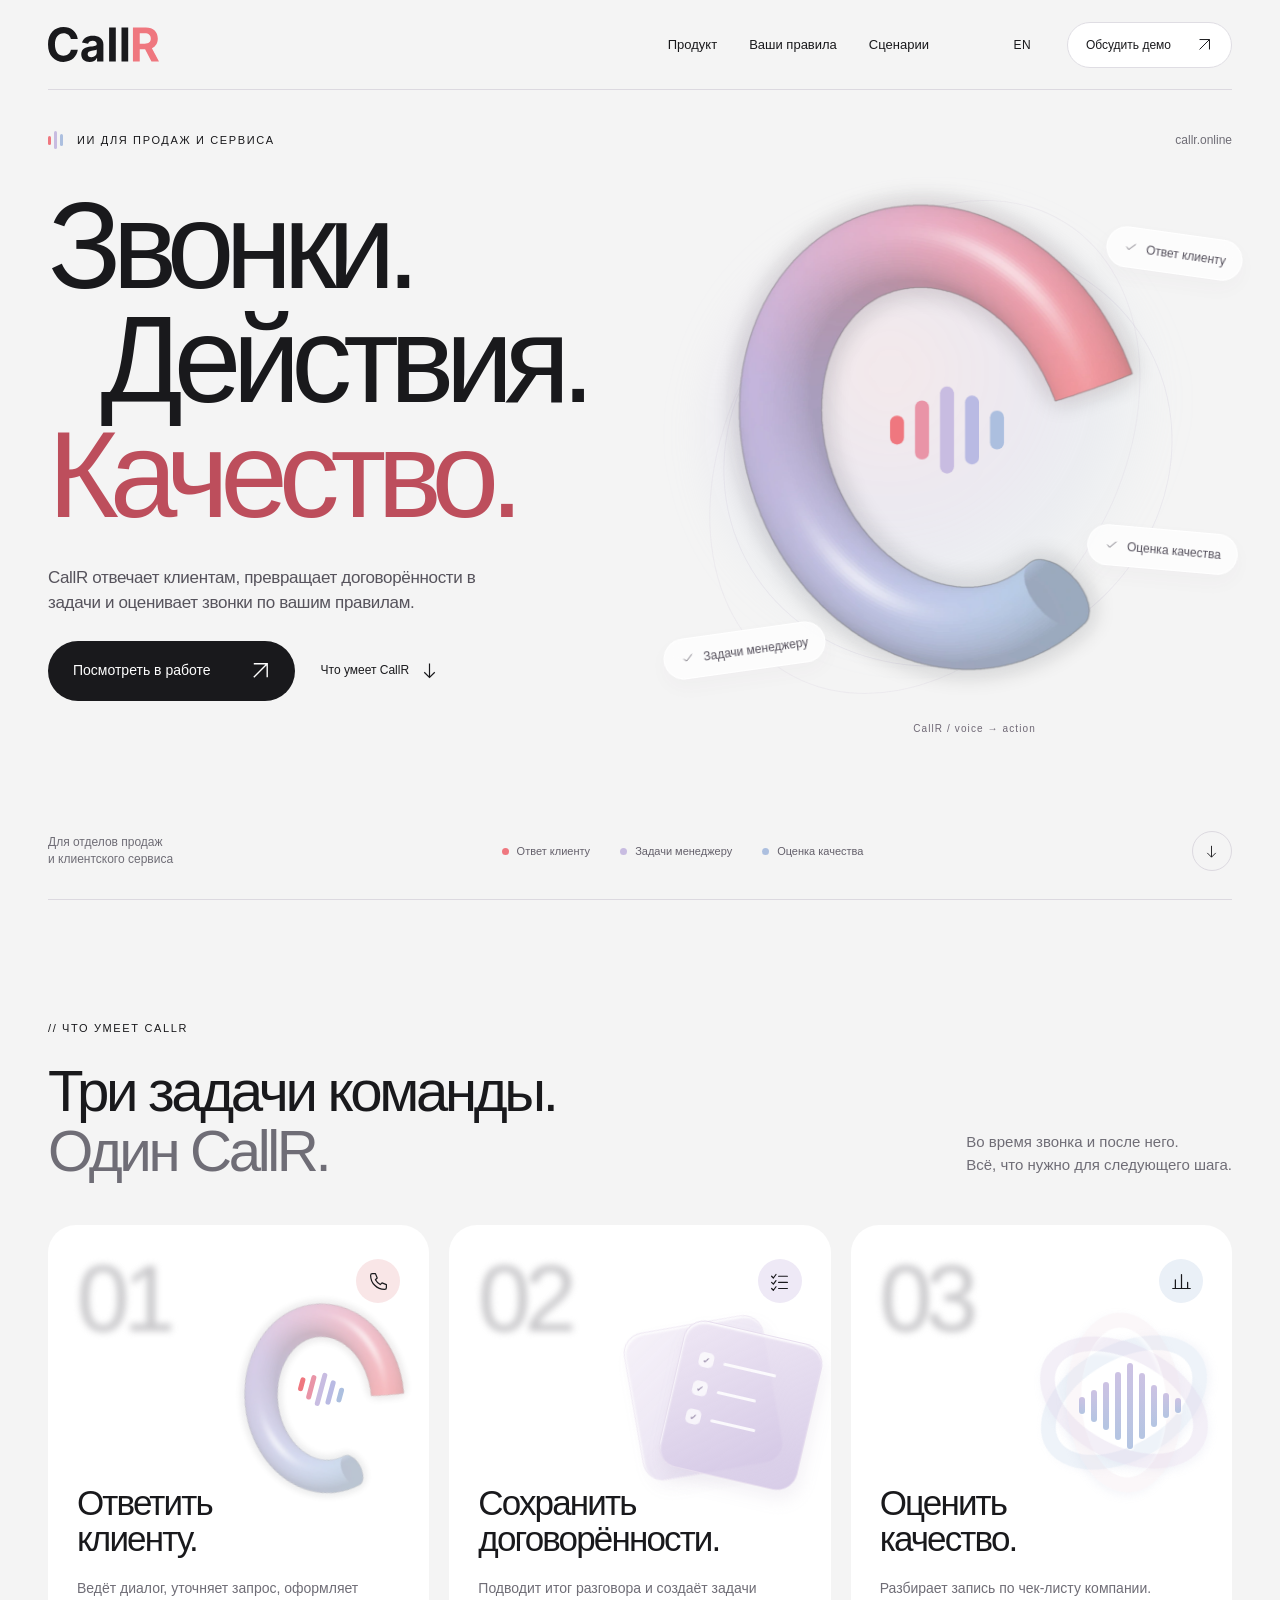
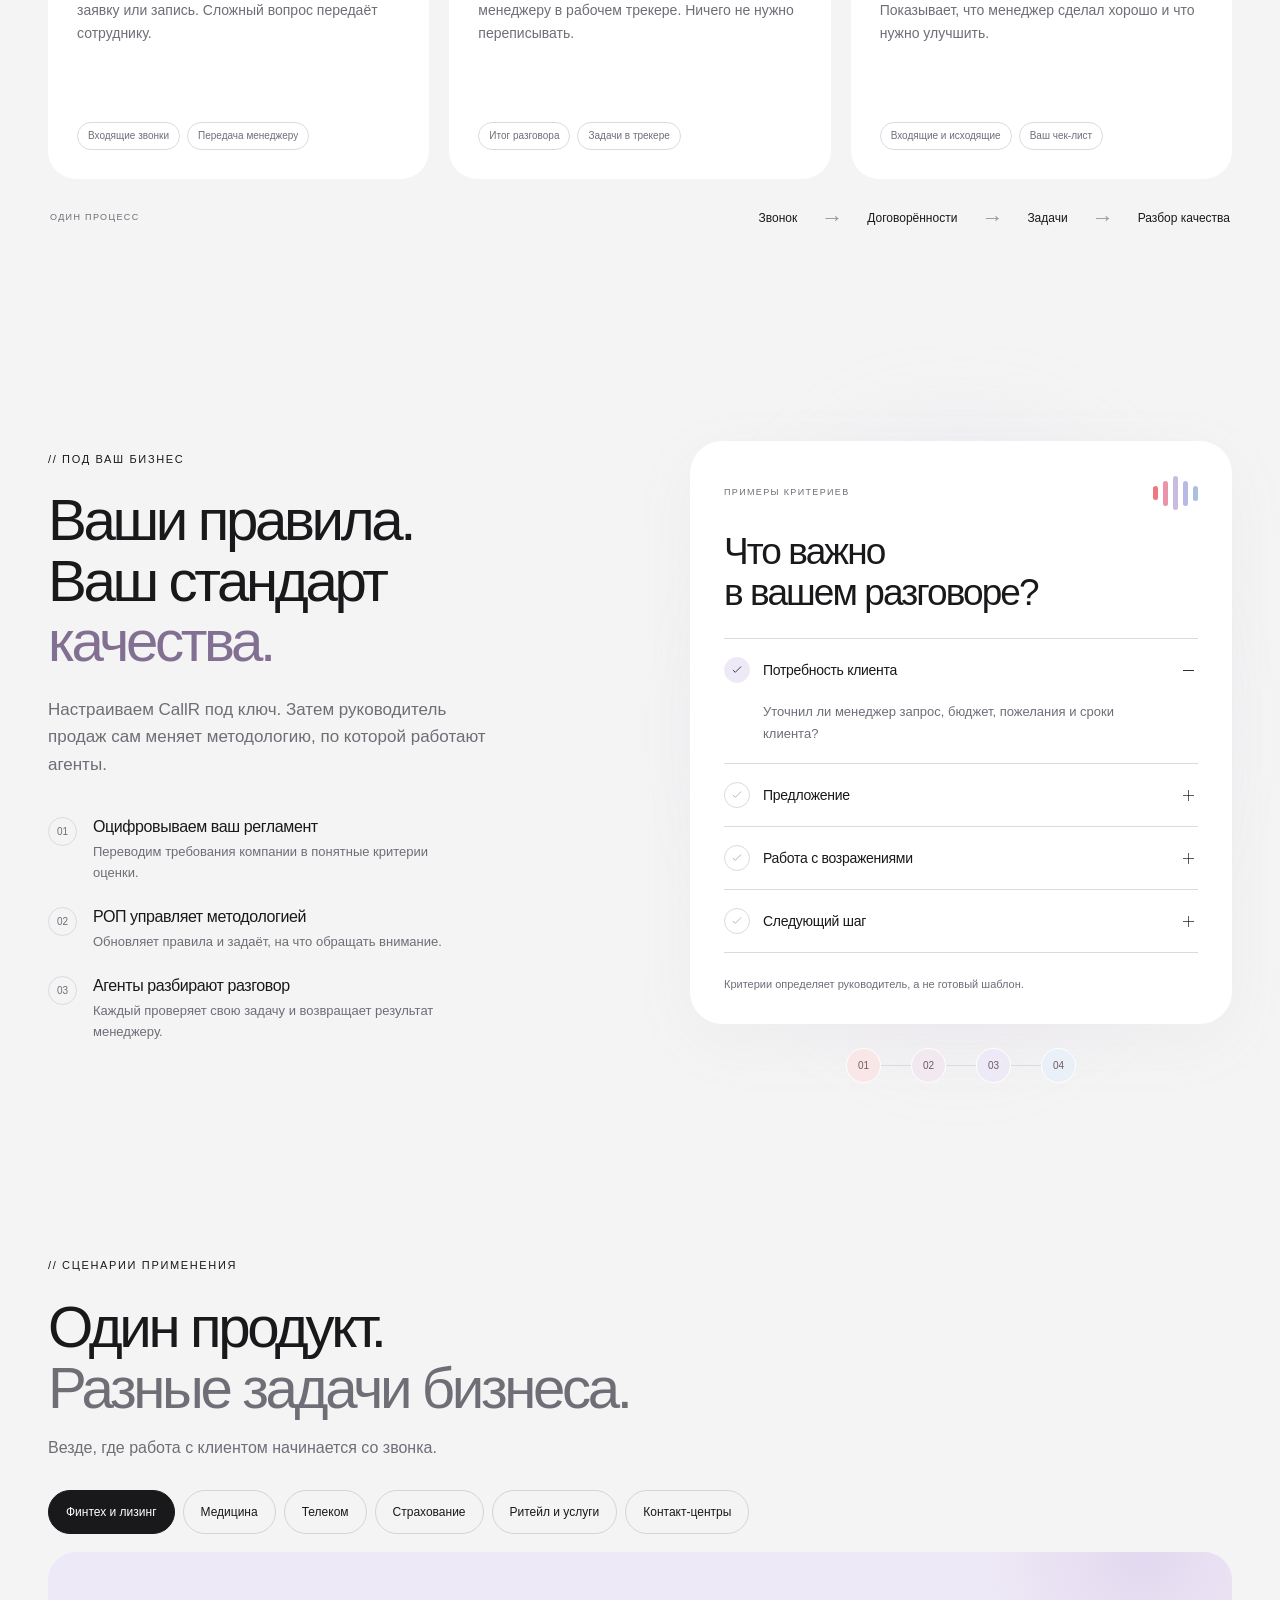
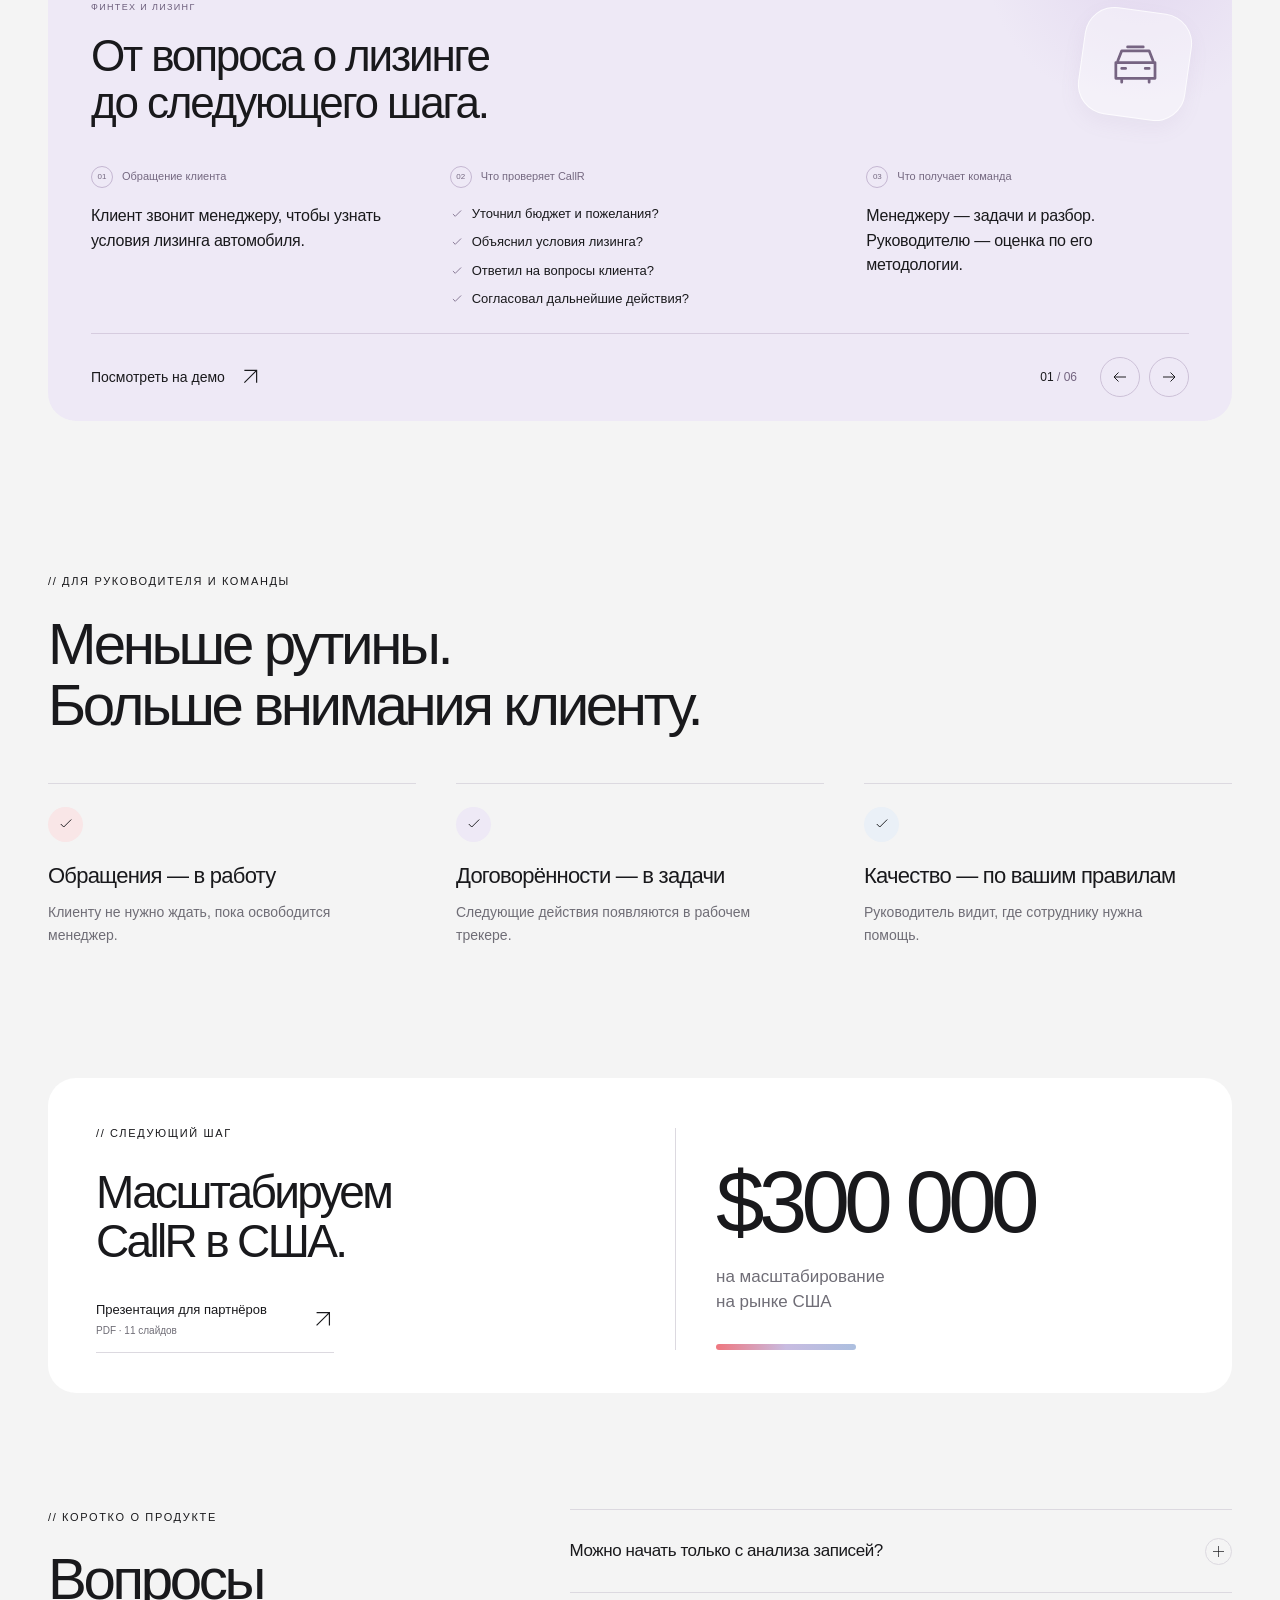
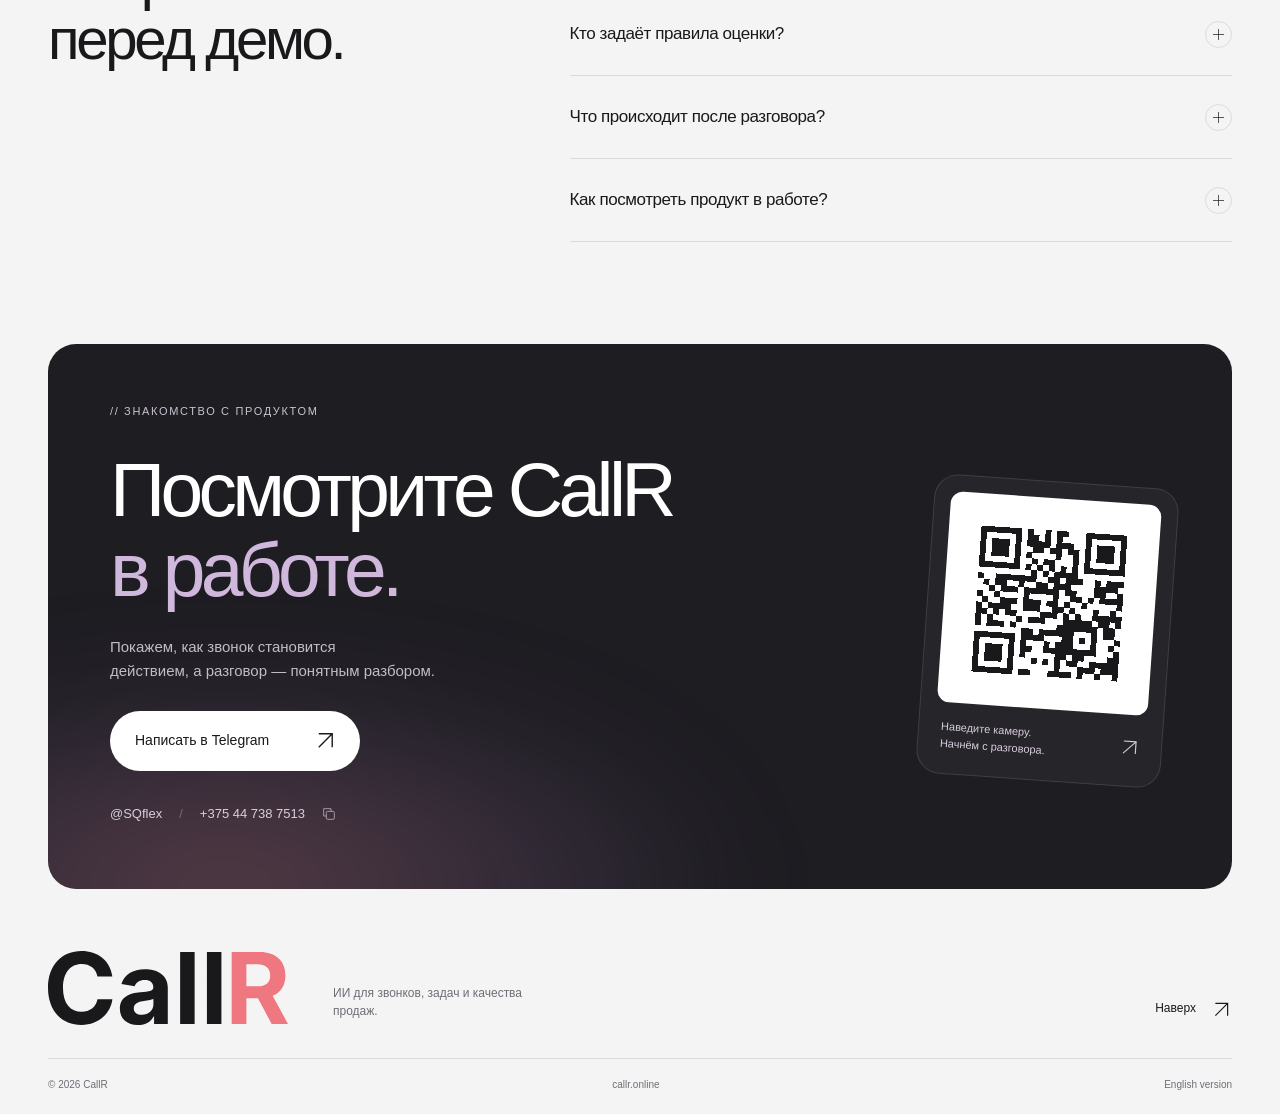
==== index.html @ 575b7ead "Prepare CallR static site for GitHub Pages" ====
<!DOCTYPE html>
<html lang="ru">
 <head>
  <meta charset="utf-8"/>
  <meta content="width=device-width, initial-scale=1" name="viewport"/>
  <meta content="#f4f4f4" name="theme-color"/>
  <meta content="light" name="color-scheme"/>
  <title>
   CallR — ИИ для звонков, задач и качества продаж
  </title>
  <meta content="CallR отвечает на входящие звонки, создаёт задачи из договорённостей и оценивает разговоры по правилам вашей компании. Посмотрите продукт в работе." name="description"/>
  <link href="https://callr.online/" rel="canonical"/>
  <link href="https://callr.online/" hreflang="ru" rel="alternate"/>
  <link href="https://callr.online/en.html" hreflang="en" rel="alternate"/>
  <link href="https://callr.online/" hreflang="x-default" rel="alternate"/>
  <meta content="website" property="og:type"/>
  <meta content="CallR" property="og:site_name"/>
  <meta content="ru_RU" property="og:locale"/>
  <meta content="CallR — ИИ для звонков, задач и качества продаж" property="og:title"/>
  <meta content="CallR отвечает на входящие звонки, создаёт задачи из договорённостей и оценивает разговоры по правилам вашей компании. Посмотрите продукт в работе." property="og:description"/>
  <meta content="https://callr.online/" property="og:url"/>
  <meta content="https://callr.online/assets/social-cover.png" property="og:image"/>
  <meta content="1200" property="og:image:width"/>
  <meta content="630" property="og:image:height"/>
  <meta content="CallR — Calls. Actions. Quality." property="og:image:alt"/>
  <meta content="summary_large_image" name="twitter:card"/>
  <meta content="https://callr.online/assets/social-cover.png" name="twitter:image"/>
  <link href="assets/favicon.svg" rel="icon" type="image/svg+xml"/>
  <link href="assets/apple-touch-icon.png" rel="apple-touch-icon"/>
  <link href="assets/styles.css" rel="stylesheet"/>
  <script defer="" src="assets/site.js">
  </script>
 </head>
 <body data-lang="ru" id="top">
  <a class="skip-link" href="#main">
   Перейти к содержимому
  </a>
  <header class="site-header">
   <div class="header-inner wrap">
    <a aria-label="CallR" class="brand" href="index.html">
     <img alt="CallR" height="34" src="assets/logo.svg" width="111"/>
    </a>
    <nav aria-label="Главное меню" class="desktop-nav">
     <a href="#product">
      Продукт
     </a>
     <a href="#methodology">
      Ваши правила
     </a>
     <a href="#scenarios">
      Сценарии
     </a>
    </nav>
    <div class="header-actions">
     <a aria-label="Read in English" class="language-link" href="en.html" hreflang="en" lang="en">
      EN
     </a>
     <a class="header-cta" href="#contact">
      Обсудить демо
      <svg aria-hidden="true" fill="none" viewbox="0 0 24 24">
       <path d="M5 19 19 5M5 5h14v14">
       </path>
      </svg>
     </a>
     <button aria-controls="mobile-menu" aria-expanded="false" aria-label="Открыть меню" class="menu-toggle" data-close-label="Закрыть меню" data-open-label="Открыть меню" type="button">
      <span>
      </span>
      <span>
      </span>
     </button>
    </div>
   </div>
   <nav aria-label="Мобильное меню" class="mobile-menu" hidden="" id="mobile-menu">
    <a href="#product">
     Продукт
    </a>
    <a href="#methodology">
     Ваши правила
    </a>
    <a href="#scenarios">
     Сценарии
    </a>
    <a href="#contact">
     Обсудить демо
     <svg aria-hidden="true" fill="none" viewbox="0 0 24 24">
      <path d="M5 19 19 5M5 5h14v14">
      </path>
     </svg>
    </a>
   </nav>
  </header>
  <main id="main">
   <section aria-labelledby="hero-title" class="hero wrap">
    <div class="hero-topline">
     <p class="eyebrow">
      <span aria-hidden="true" class="tiny-wave">
       <i>
       </i>
       <i>
       </i>
       <i>
       </i>
      </span>
      ИИ ДЛЯ ПРОДАЖ И СЕРВИСА
     </p>
     <span class="hero-domain">
      callr.online
     </span>
    </div>
    <div class="hero-composition">
     <div class="hero-copy">
      <h1 id="hero-title">
       <span>
        Звонки.
       </span>
       <span>
        Действия.
       </span>
       <span>
        Качество.
       </span>
      </h1>
      <p class="hero-desc">
       CallR отвечает клиентам, превращает договорённости в задачи и оценивает звонки по вашим правилам.
      </p>
      <div class="hero-buttons">
       <a class="button button-dark" href="#contact">
        Посмотреть в работе
        <svg aria-hidden="true" fill="none" viewbox="0 0 24 24">
         <path d="M5 19 19 5M5 5h14v14">
         </path>
        </svg>
       </a>
       <a class="text-link" href="#product">
        Что умеет CallR
        <svg aria-hidden="true" fill="none" viewbox="0 0 24 24">
         <path d="M12 4v16m-6-6 6 6 6-6">
         </path>
        </svg>
       </a>
      </div>
     </div>
     <div aria-hidden="true" class="hero-visual">
      <div class="hero-aura">
      </div>
      <div class="orbit orbit-one">
      </div>
      <div class="orbit orbit-two">
      </div>
      <div class="mark-float">
       <img alt="" class="hero-mark" fetchpriority="high" height="1200" sizes="(max-width: 760px) 90vw, 54vw" src="assets/callr-mark.webp" srcset="assets/callr-mark-small.webp 600w, assets/callr-mark.webp 1200w" width="1200"/>
       <div class="hero-wave">
        <i>
        </i>
        <i>
        </i>
        <i>
        </i>
        <i>
        </i>
        <i>
        </i>
       </div>
      </div>
      <span class="float-tag float-tag-one">
       <svg aria-hidden="true" fill="none" viewbox="0 0 24 24">
        <path d="m5 12 4 4L19 6">
        </path>
       </svg>
       Ответ клиенту
      </span>
      <span class="float-tag float-tag-two">
       <svg aria-hidden="true" fill="none" viewbox="0 0 24 24">
        <path d="m5 12 4 4L19 6">
        </path>
       </svg>
       Задачи менеджеру
      </span>
      <span class="float-tag float-tag-three">
       <svg aria-hidden="true" fill="none" viewbox="0 0 24 24">
        <path d="m5 12 4 4L19 6">
        </path>
       </svg>
       Оценка качества
      </span>
      <span class="visual-caption">
       CallR / voice → action
      </span>
     </div>
    </div>
    <div class="hero-bottom">
     <p>
      Для отделов продаж
      <br/>
      и клиентского сервиса
     </p>
     <div class="hero-bottom-tags">
      <span>
       <i>
       </i>
       Ответ клиенту
      </span>
      <span>
       <i>
       </i>
       Задачи менеджеру
      </span>
      <span>
       <i>
       </i>
       Оценка качества
      </span>
     </div>
     <a aria-label="Что умеет CallR" class="scroll-cue" href="#product">
      <svg aria-hidden="true" fill="none" viewbox="0 0 24 24">
       <path d="M12 4v16m-6-6 6 6 6-6">
       </path>
      </svg>
     </a>
    </div>
   </section>
   <section aria-labelledby="product-title" class="section product-section wrap" id="product">
    <div class="section-heading reveal">
     <div>
      <p class="eyebrow">
       // ЧТО УМЕЕТ CALLR
      </p>
      <h2 id="product-title">
       Три задачи команды.
       <br/>
       <span class="muted">
        Один CallR.
       </span>
      </h2>
     </div>
     <p class="section-intro">
      Во время звонка и после него.
      <br/>
      Всё, что нужно для следующего шага.
     </p>
    </div>
    <div class="product-grid">
     <article class="product-card voice reveal">
      <div class="card-top">
       <span aria-hidden="true" class="ghost-number">
        01
       </span>
       <span class="card-icon">
        <svg aria-hidden="true" class="" fill="none" stroke="currentColor" stroke-linecap="round" stroke-linejoin="round" stroke-width="1.4" viewbox="0 0 24 24">
         <path d="M8.5 3H5a2 2 0 0 0-2 2c0 8.8 7.2 16 16 16a2 2 0 0 0 2-2v-3.5l-5-2-2 2a14 14 0 0 1-5.5-5.5l2-2z">
         </path>
        </svg>
       </span>
      </div>
      <div aria-hidden="true" class="card-art voice-art">
       <img alt="" height="600" loading="lazy" src="assets/callr-mark-small.webp" width="600"/>
       <div class="mini-wave">
        <i>
        </i>
        <i>
        </i>
        <i>
        </i>
        <i>
        </i>
        <i>
        </i>
       </div>
      </div>
      <div class="card-copy">
       <h3>
        Ответить
        <br/>
        клиенту.
       </h3>
       <p>
        Ведёт диалог, уточняет запрос, оформляет заявку или запись. Сложный вопрос передаёт сотруднику.
       </p>
       <div class="pills">
        <span>
         Входящие звонки
        </span>
        <span>
         Передача менеджеру
        </span>
       </div>
      </div>
     </article>
     <article class="product-card tasks reveal">
      <div class="card-top">
       <span aria-hidden="true" class="ghost-number">
        02
       </span>
       <span class="card-icon">
        <svg aria-hidden="true" class="" fill="none" stroke="currentColor" stroke-linecap="round" stroke-linejoin="round" stroke-width="1.4" viewbox="0 0 24 24">
         <path d="m3 6 2 2 3-4M11 6h10M3 13l2 2 3-4m3 2h10M3 20l2 2 3-4m3 2h10">
         </path>
        </svg>
       </span>
      </div>
      <div aria-hidden="true" class="card-art tasks-art">
       <div class="task-sheet back-sheet">
       </div>
       <div class="task-sheet front-sheet">
        <span>
         <b>
          ✓
         </b>
         <i>
         </i>
        </span>
        <span>
         <b>
          ✓
         </b>
         <i>
         </i>
        </span>
        <span>
         <b>
          ✓
         </b>
         <i>
         </i>
        </span>
       </div>
      </div>
      <div class="card-copy">
       <h3>
        Сохранить
        <br/>
        договорённости.
       </h3>
       <p>
        Подводит итог разговора и создаёт задачи менеджеру в рабочем трекере. Ничего не нужно переписывать.
       </p>
       <div class="pills">
        <span>
         Итог разговора
        </span>
        <span>
         Задачи в трекере
        </span>
       </div>
      </div>
     </article>
     <article class="product-card review reveal">
      <div class="card-top">
       <span aria-hidden="true" class="ghost-number">
        03
       </span>
       <span class="card-icon">
        <svg aria-hidden="true" class="" fill="none" stroke="currentColor" stroke-linecap="round" stroke-linejoin="round" stroke-width="1.4" viewbox="0 0 24 24">
         <path d="M5 20V10m7 10V4m7 16v-7M2 20h20">
         </path>
        </svg>
       </span>
      </div>
      <div aria-hidden="true" class="card-art review-art">
       <div class="review-orbit">
        <span>
        </span>
        <span>
        </span>
        <span>
        </span>
       </div>
       <div class="review-wave">
        <i style="--h:17px">
        </i>
        <i style="--h:32px">
        </i>
        <i style="--h:48px">
        </i>
        <i style="--h:68px">
        </i>
        <i style="--h:86px">
        </i>
        <i style="--h:66px">
        </i>
        <i style="--h:42px">
        </i>
        <i style="--h:25px">
        </i>
        <i style="--h:15px">
        </i>
       </div>
      </div>
      <div class="card-copy">
       <h3>
        Оценить
        <br/>
        качество.
       </h3>
       <p>
        Разбирает запись по чек-листу компании. Показывает, что менеджер сделал хорошо и что нужно улучшить.
       </p>
       <div class="pills">
        <span>
         Входящие и исходящие
        </span>
        <span>
         Ваш чек-лист
        </span>
       </div>
      </div>
     </article>
    </div>
    <div class="flow-strip reveal">
     <span class="eyebrow">
      ОДИН ПРОЦЕСС
     </span>
     <div>
      <span>
       Звонок
      </span>
      <b aria-hidden="true">
       →
      </b>
      <span>
       Договорённости
      </span>
      <b aria-hidden="true">
       →
      </b>
      <span>
       Задачи
      </span>
      <b aria-hidden="true">
       →
      </b>
      <span>
       Разбор качества
      </span>
     </div>
    </div>
   </section>
   <section aria-labelledby="method-title" class="section methodology wrap" id="methodology">
    <div class="method-copy reveal">
     <p class="eyebrow">
      // ПОД ВАШ БИЗНЕС
     </p>
     <h2 id="method-title">
      Ваши правила.
      <br/>
      Ваш стандарт
      <br/>
      <span class="lavender-text">
       качества.
      </span>
     </h2>
     <p class="method-desc">
      Настраиваем CallR под ключ. Затем руководитель продаж сам меняет методологию, по которой работают агенты.
     </p>
     <ol class="method-steps">
      <li>
       <span class="step-index">
        01
       </span>
       <div>
        <h3>
         Оцифровываем ваш регламент
        </h3>
        <p>
         Переводим требования компании в понятные критерии оценки.
        </p>
       </div>
      </li>
      <li>
       <span class="step-index">
        02
       </span>
       <div>
        <h3>
         РОП управляет методологией
        </h3>
        <p>
         Обновляет правила и задаёт, на что обращать внимание.
        </p>
       </div>
      </li>
      <li>
       <span class="step-index">
        03
       </span>
       <div>
        <h3>
         Агенты разбирают разговор
        </h3>
        <p>
         Каждый проверяет свою задачу и возвращает результат менеджеру.
        </p>
       </div>
      </li>
     </ol>
    </div>
    <div class="criteria-wrap reveal">
     <div aria-hidden="true" class="criteria-glow">
     </div>
     <div class="criteria-card">
      <div class="criteria-header">
       <p class="eyebrow">
        ПРИМЕРЫ КРИТЕРИЕВ
       </p>
       <div aria-hidden="true" class="mini-wave">
        <i>
        </i>
        <i>
        </i>
        <i>
        </i>
        <i>
        </i>
        <i>
        </i>
       </div>
      </div>
      <h3>
       Что важно
       <br/>
       в вашем разговоре?
      </h3>
      <div class="criteria-list">
       <details class="criterion" name="callr-criteria" open="">
        <summary>
         <span class="criterion-check">
          <svg aria-hidden="true" fill="none" viewbox="0 0 24 24">
           <path d="m5 12 4 4L19 6">
           </path>
          </svg>
         </span>
         <span>
          Потребность клиента
         </span>
         <span aria-hidden="true" class="plus">
         </span>
        </summary>
        <p>
         Уточнил ли менеджер запрос, бюджет, пожелания и сроки клиента?
        </p>
       </details>
       <details class="criterion" name="callr-criteria">
        <summary>
         <span class="criterion-check">
          <svg aria-hidden="true" fill="none" viewbox="0 0 24 24">
           <path d="m5 12 4 4L19 6">
           </path>
          </svg>
         </span>
         <span>
          Предложение
         </span>
         <span aria-hidden="true" class="plus">
         </span>
        </summary>
        <p>
         Понятно ли объяснил условия и связал ли предложение с запросом?
        </p>
       </details>
       <details class="criterion" name="callr-criteria">
        <summary>
         <span class="criterion-check">
          <svg aria-hidden="true" fill="none" viewbox="0 0 24 24">
           <path d="m5 12 4 4L19 6">
           </path>
          </svg>
         </span>
         <span>
          Работа с возражениями
         </span>
         <span aria-hidden="true" class="plus">
         </span>
        </summary>
        <p>
         Ответил ли на сомнения и вопросы клиента по правилам компании?
        </p>
       </details>
       <details class="criterion" name="callr-criteria">
        <summary>
         <span class="criterion-check">
          <svg aria-hidden="true" fill="none" viewbox="0 0 24 24">
           <path d="m5 12 4 4L19 6">
           </path>
          </svg>
         </span>
         <span>
          Следующий шаг
         </span>
         <span aria-hidden="true" class="plus">
         </span>
        </summary>
        <p>
         Зафиксировал ли, что нужно сделать после разговора?
        </p>
       </details>
      </div>
      <p class="criteria-note">
       Критерии определяет руководитель, а не готовый шаблон.
      </p>
     </div>
     <div aria-hidden="true" class="agent-dots">
      <span>
       01
      </span>
      <i>
      </i>
      <span>
       02
      </span>
      <i>
      </i>
      <span>
       03
      </span>
      <i>
      </i>
      <span>
       04
      </span>
     </div>
    </div>
   </section>
   <section aria-labelledby="scenarios-title" class="section scenarios wrap" id="scenarios">
    <div class="section-heading reveal">
     <div>
      <p class="eyebrow">
       // СЦЕНАРИИ ПРИМЕНЕНИЯ
      </p>
      <h2 id="scenarios-title">
       Один продукт.
       <br/>
       <span class="muted">
        Разные задачи бизнеса.
       </span>
      </h2>
     </div>
    </div>
    <p class="scenario-intro reveal">
     Везде, где работа с клиентом начинается со звонка.
    </p>
    <div aria-label="СЦЕНАРИИ ПРИМЕНЕНИЯ" class="scenario-tabs" data-scenario-tabs="">
     <button class="scenario-tab is-active" data-scenario="finance" id="tab-finance" type="button">
      Финтех и лизинг
     </button>
     <button class="scenario-tab" data-scenario="health" id="tab-health" type="button">
      Медицина
     </button>
     <button class="scenario-tab" data-scenario="telecom" id="tab-telecom" type="button">
      Телеком
     </button>
     <button class="scenario-tab" data-scenario="insurance" id="tab-insurance" type="button">
      Страхование
     </button>
     <button class="scenario-tab" data-scenario="retail" id="tab-retail" type="button">
      Ритейл и услуги
     </button>
     <button class="scenario-tab" data-scenario="contact" id="tab-contact" type="button">
      Контакт-центры
     </button>
    </div>
    <div class="scenario-stage">
     <article class="scenario-panel is-active" data-panel="finance" id="scenario-finance">
      <div class="case-heading">
       <div>
        <p class="eyebrow">
         ФИНТЕХ И ЛИЗИНГ
        </p>
        <h3>
         От вопроса о лизинге
         <br/>
         до следующего шага.
        </h3>
       </div>
       <div aria-hidden="true" class="case-symbol">
        <svg aria-hidden="true" class="" fill="none" stroke="currentColor" stroke-linecap="round" stroke-linejoin="round" stroke-width="1.4" viewbox="0 0 24 24">
         <path d="m3 10 2-5h14l2 5M2 11h20v8H2zm3 8v2m14-2v2M5 14h2m10 0h2M8 3h8">
         </path>
        </svg>
       </div>
      </div>
      <div class="case-grid">
       <div class="case-col">
        <p class="case-label">
         <span>
          01
         </span>
         Обращение клиента
        </p>
        <p class="case-lead">
         Клиент звонит менеджеру, чтобы узнать условия лизинга автомобиля.
        </p>
       </div>
       <div class="case-col">
        <p class="case-label">
         <span>
          02
         </span>
         Что проверяет CallR
        </p>
        <ul class="case-checks">
         <li>
          <svg aria-hidden="true" fill="none" viewbox="0 0 24 24">
           <path d="m5 12 4 4L19 6">
           </path>
          </svg>
          <span>
           Уточнил бюджет и пожелания?
          </span>
         </li>
         <li>
          <svg aria-hidden="true" fill="none" viewbox="0 0 24 24">
           <path d="m5 12 4 4L19 6">
           </path>
          </svg>
          <span>
           Объяснил условия лизинга?
          </span>
         </li>
         <li>
          <svg aria-hidden="true" fill="none" viewbox="0 0 24 24">
           <path d="m5 12 4 4L19 6">
           </path>
          </svg>
          <span>
           Ответил на вопросы клиента?
          </span>
         </li>
         <li>
          <svg aria-hidden="true" fill="none" viewbox="0 0 24 24">
           <path d="m5 12 4 4L19 6">
           </path>
          </svg>
          <span>
           Согласовал дальнейшие действия?
          </span>
         </li>
        </ul>
       </div>
       <div class="case-col">
        <p class="case-label">
         <span>
          03
         </span>
         Что получает команда
        </p>
        <p class="case-result">
         Менеджеру — задачи и разбор. Руководителю — оценка по его методологии.
        </p>
       </div>
      </div>
     </article>
     <article class="scenario-panel" data-panel="health" id="scenario-health">
      <div class="case-heading">
       <div>
        <p class="eyebrow">
         МЕДИЦИНА
        </p>
        <h3>
         От первого звонка
         <br/>
         до записи на приём.
        </h3>
       </div>
       <div aria-hidden="true" class="case-symbol">
        <svg aria-hidden="true" class="" fill="none" stroke="currentColor" stroke-linecap="round" stroke-linejoin="round" stroke-width="1.4" viewbox="0 0 24 24">
         <rect height="16" rx="4" width="16" x="4" y="4">
         </rect>
         <path d="M12 8v8m-4-4h8">
         </path>
        </svg>
       </div>
      </div>
      <div class="case-grid">
       <div class="case-col">
        <p class="case-label">
         <span>
          01
         </span>
         Обращение клиента
        </p>
        <p class="case-lead">
         Клиент уточняет расписание, стоимость и порядок записи к специалисту.
        </p>
       </div>
       <div class="case-col">
        <p class="case-label">
         <span>
          02
         </span>
         Что проверяет CallR
        </p>
        <ul class="case-checks">
         <li>
          <svg aria-hidden="true" fill="none" viewbox="0 0 24 24">
           <path d="m5 12 4 4L19 6">
           </path>
          </svg>
          <span>
           Выяснил цель обращения?
          </span>
         </li>
         <li>
          <svg aria-hidden="true" fill="none" viewbox="0 0 24 24">
           <path d="m5 12 4 4L19 6">
           </path>
          </svg>
          <span>
           Объяснил порядок записи?
          </span>
         </li>
         <li>
          <svg aria-hidden="true" fill="none" viewbox="0 0 24 24">
           <path d="m5 12 4 4L19 6">
           </path>
          </svg>
          <span>
           Ответил на организационные вопросы?
          </span>
         </li>
         <li>
          <svg aria-hidden="true" fill="none" viewbox="0 0 24 24">
           <path d="m5 12 4 4L19 6">
           </path>
          </svg>
          <span>
           Подтвердил следующий шаг?
          </span>
         </li>
        </ul>
       </div>
       <div class="case-col">
        <p class="case-label">
         <span>
          03
         </span>
         Что получает команда
        </p>
        <p class="case-result">
         Заявка или запись и задачи сотруднику. Руководителю — разбор качества обслуживания.
        </p>
       </div>
      </div>
     </article>
     <article class="scenario-panel" data-panel="telecom" id="scenario-telecom">
      <div class="case-heading">
       <div>
        <p class="eyebrow">
         ТЕЛЕКОМ
        </p>
        <h3>
         От вопроса о тарифе
         <br/>
         до понятного решения.
        </h3>
       </div>
       <div aria-hidden="true" class="case-symbol">
        <svg aria-hidden="true" class="" fill="none" stroke="currentColor" stroke-linecap="round" stroke-linejoin="round" stroke-width="1.4" viewbox="0 0 24 24">
         <path d="M12 14v7m-4 0h8M5 5a10 10 0 0 0 0 14M19 5a10 10 0 0 1 0 14M8 8a6 6 0 0 0 0 8M16 8a6 6 0 0 1 0 8">
         </path>
         <circle cx="12" cy="12" r="2">
         </circle>
        </svg>
       </div>
      </div>
      <div class="case-grid">
       <div class="case-col">
        <p class="case-label">
         <span>
          01
         </span>
         Обращение клиента
        </p>
        <p class="case-lead">
         Клиент хочет подключить услугу, изменить тариф или получить поддержку.
        </p>
       </div>
       <div class="case-col">
        <p class="case-label">
         <span>
          02
         </span>
         Что проверяет CallR
        </p>
        <ul class="case-checks">
         <li>
          <svg aria-hidden="true" fill="none" viewbox="0 0 24 24">
           <path d="m5 12 4 4L19 6">
           </path>
          </svg>
          <span>
           Уточнил запрос клиента?
          </span>
         </li>
         <li>
          <svg aria-hidden="true" fill="none" viewbox="0 0 24 24">
           <path d="m5 12 4 4L19 6">
           </path>
          </svg>
          <span>
           Понятно объяснил условия?
          </span>
         </li>
         <li>
          <svg aria-hidden="true" fill="none" viewbox="0 0 24 24">
           <path d="m5 12 4 4L19 6">
           </path>
          </svg>
          <span>
           Предложил подходящее действие?
          </span>
         </li>
         <li>
          <svg aria-hidden="true" fill="none" viewbox="0 0 24 24">
           <path d="m5 12 4 4L19 6">
           </path>
          </svg>
          <span>
           Зафиксировал договорённости?
          </span>
         </li>
        </ul>
       </div>
       <div class="case-col">
        <p class="case-label">
         <span>
          03
         </span>
         Что получает команда
        </p>
        <p class="case-result">
         Следующие действия для сотрудника и оценка разговора по правилам компании.
        </p>
       </div>
      </div>
     </article>
     <article class="scenario-panel" data-panel="insurance" id="scenario-insurance">
      <div class="case-heading">
       <div>
        <p class="eyebrow">
         СТРАХОВАНИЕ
        </p>
        <h3>
         От обращения
         <br/>
         до дальнейших действий.
        </h3>
       </div>
       <div aria-hidden="true" class="case-symbol">
        <svg aria-hidden="true" class="" fill="none" stroke="currentColor" stroke-linecap="round" stroke-linejoin="round" stroke-width="1.4" viewbox="0 0 24 24">
         <path d="m12 2 8 4v6c0 5-8 10-8 10S4 17 4 12V6z">
         </path>
         <path d="m8 12 3 3 5-6">
         </path>
        </svg>
       </div>
      </div>
      <div class="case-grid">
       <div class="case-col">
        <p class="case-label">
         <span>
          01
         </span>
         Обращение клиента
        </p>
        <p class="case-lead">
         Клиент задаёт вопросы по полису или уточняет порядок сопровождения обращения.
        </p>
       </div>
       <div class="case-col">
        <p class="case-label">
         <span>
          02
         </span>
         Что проверяет CallR
        </p>
        <ul class="case-checks">
         <li>
          <svg aria-hidden="true" fill="none" viewbox="0 0 24 24">
           <path d="m5 12 4 4L19 6">
           </path>
          </svg>
          <span>
           Уточнил ситуацию клиента?
          </span>
         </li>
         <li>
          <svg aria-hidden="true" fill="none" viewbox="0 0 24 24">
           <path d="m5 12 4 4L19 6">
           </path>
          </svg>
          <span>
           Понятно объяснил порядок действий?
          </span>
         </li>
         <li>
          <svg aria-hidden="true" fill="none" viewbox="0 0 24 24">
           <path d="m5 12 4 4L19 6">
           </path>
          </svg>
          <span>
           Следовал регламенту компании?
          </span>
         </li>
         <li>
          <svg aria-hidden="true" fill="none" viewbox="0 0 24 24">
           <path d="m5 12 4 4L19 6">
           </path>
          </svg>
          <span>
           Согласовал следующий шаг?
          </span>
         </li>
        </ul>
       </div>
       <div class="case-col">
        <p class="case-label">
         <span>
          03
         </span>
         Что получает команда
        </p>
        <p class="case-result">
         Итог разговора, задачи менеджеру и замечания по каждому критерию.
        </p>
       </div>
      </div>
     </article>
     <article class="scenario-panel" data-panel="retail" id="scenario-retail">
      <div class="case-heading">
       <div>
        <p class="eyebrow">
         РИТЕЙЛ И УСЛУГИ
        </p>
        <h3>
         От интереса клиента
         <br/>
         до заявки или записи.
        </h3>
       </div>
       <div aria-hidden="true" class="case-symbol">
        <svg aria-hidden="true" class="" fill="none" stroke="currentColor" stroke-linecap="round" stroke-linejoin="round" stroke-width="1.4" viewbox="0 0 24 24">
         <path d="M5 8h14l2 13H3zM8 8V6a4 4 0 0 1 8 0v2">
         </path>
        </svg>
       </div>
      </div>
      <div class="case-grid">
       <div class="case-col">
        <p class="case-label">
         <span>
          01
         </span>
         Обращение клиента
        </p>
        <p class="case-lead">
         Клиент узнаёт о наличии товара, условиях заказа или записи на обслуживание.
        </p>
       </div>
       <div class="case-col">
        <p class="case-label">
         <span>
          02
         </span>
         Что проверяет CallR
        </p>
        <ul class="case-checks">
         <li>
          <svg aria-hidden="true" fill="none" viewbox="0 0 24 24">
           <path d="m5 12 4 4L19 6">
           </path>
          </svg>
          <span>
           Выяснил, что нужно клиенту?
          </span>
         </li>
         <li>
          <svg aria-hidden="true" fill="none" viewbox="0 0 24 24">
           <path d="m5 12 4 4L19 6">
           </path>
          </svg>
          <span>
           Ответил на вопросы по предложению?
          </span>
         </li>
         <li>
          <svg aria-hidden="true" fill="none" viewbox="0 0 24 24">
           <path d="m5 12 4 4L19 6">
           </path>
          </svg>
          <span>
           Уточнил детали заявки?
          </span>
         </li>
         <li>
          <svg aria-hidden="true" fill="none" viewbox="0 0 24 24">
           <path d="m5 12 4 4L19 6">
           </path>
          </svg>
          <span>
           Договорился о дальнейших действиях?
          </span>
         </li>
        </ul>
       </div>
       <div class="case-col">
        <p class="case-label">
         <span>
          03
         </span>
         Что получает команда
        </p>
        <p class="case-result">
         Сохранённые договорённости, задачи в трекере и разбор работы менеджера.
        </p>
       </div>
      </div>
     </article>
     <article class="scenario-panel" data-panel="contact" id="scenario-contact">
      <div class="case-heading">
       <div>
        <p class="eyebrow">
         КОНТАКТ-ЦЕНТРЫ
        </p>
        <h3>
         От потока обращений
         <br/>
         до контроля качества.
        </h3>
       </div>
       <div aria-hidden="true" class="case-symbol">
        <svg aria-hidden="true" class="" fill="none" stroke="currentColor" stroke-linecap="round" stroke-linejoin="round" stroke-width="1.4" viewbox="0 0 24 24">
         <path d="M3 13v-1a9 9 0 0 1 18 0v1M3 12h4v7H3zm14 0h4v7h-4zm4 7c0 3-6 3-9 3">
         </path>
        </svg>
       </div>
      </div>
      <div class="case-grid">
       <div class="case-col">
        <p class="case-label">
         <span>
          01
         </span>
         Обращение клиента
        </p>
        <p class="case-lead">
         Команда обрабатывает входящие обращения и записи разговоров операторов.
        </p>
       </div>
       <div class="case-col">
        <p class="case-label">
         <span>
          02
         </span>
         Что проверяет CallR
        </p>
        <ul class="case-checks">
         <li>
          <svg aria-hidden="true" fill="none" viewbox="0 0 24 24">
           <path d="m5 12 4 4L19 6">
           </path>
          </svg>
          <span>
           Корректно определил запрос?
          </span>
         </li>
         <li>
          <svg aria-hidden="true" fill="none" viewbox="0 0 24 24">
           <path d="m5 12 4 4L19 6">
           </path>
          </svg>
          <span>
           Соблюдал стандарт общения?
          </span>
         </li>
         <li>
          <svg aria-hidden="true" fill="none" viewbox="0 0 24 24">
           <path d="m5 12 4 4L19 6">
           </path>
          </svg>
          <span>
           Помог решить вопрос?
          </span>
         </li>
         <li>
          <svg aria-hidden="true" fill="none" viewbox="0 0 24 24">
           <path d="m5 12 4 4L19 6">
           </path>
          </svg>
          <span>
           Зафиксировал результат разговора?
          </span>
         </li>
        </ul>
       </div>
       <div class="case-col">
        <p class="case-label">
         <span>
          03
         </span>
         Что получает команда
        </p>
        <p class="case-result">
         Разбор звонков по регламенту заказчика и задачи по итогам разговоров.
        </p>
       </div>
      </div>
     </article>
     <div class="scenario-bottom">
      <a class="text-link" href="#contact">
       Посмотреть на демо
       <svg aria-hidden="true" fill="none" viewbox="0 0 24 24">
        <path d="M5 19 19 5M5 5h14v14">
        </path>
       </svg>
      </a>
      <div class="scenario-navigation">
       <span aria-live="polite" class="scenario-count">
        01
        <span>
         / 06
        </span>
       </span>
       <button aria-label="Предыдущий сценарий" class="circle-button" data-prev="" type="button">
        <svg aria-hidden="true" fill="none" viewbox="0 0 24 24">
         <path d="M20 12H4m6-6-6 6 6 6">
         </path>
        </svg>
       </button>
       <button aria-label="Следующий сценарий" class="circle-button" data-next="" type="button">
        <svg aria-hidden="true" fill="none" viewbox="0 0 24 24">
         <path d="M4 12h16m-6-6 6 6-6 6">
         </path>
        </svg>
       </button>
      </div>
     </div>
    </div>
   </section>
   <section aria-labelledby="benefits-title" class="section benefits wrap">
    <p class="eyebrow reveal">
     // ДЛЯ РУКОВОДИТЕЛЯ И КОМАНДЫ
    </p>
    <h2 class="reveal" id="benefits-title">
     Меньше рутины.
     <br/>
     Больше внимания клиенту.
    </h2>
    <div class="benefit-grid">
     <article class="benefit reveal">
      <span aria-hidden="true" class="benefit-marker">
       <svg aria-hidden="true" fill="none" viewbox="0 0 24 24">
        <path d="m5 12 4 4L19 6">
        </path>
       </svg>
      </span>
      <h3>
       Обращения — в работу
      </h3>
      <p>
       Клиенту не нужно ждать, пока освободится менеджер.
      </p>
     </article>
     <article class="benefit reveal">
      <span aria-hidden="true" class="benefit-marker">
       <svg aria-hidden="true" fill="none" viewbox="0 0 24 24">
        <path d="m5 12 4 4L19 6">
        </path>
       </svg>
      </span>
      <h3>
       Договорённости — в задачи
      </h3>
      <p>
       Следующие действия появляются в рабочем трекере.
      </p>
     </article>
     <article class="benefit reveal">
      <span aria-hidden="true" class="benefit-marker">
       <svg aria-hidden="true" fill="none" viewbox="0 0 24 24">
        <path d="m5 12 4 4L19 6">
        </path>
       </svg>
      </span>
      <h3>
       Качество — по вашим правилам
      </h3>
      <p>
       Руководитель видит, где сотруднику нужна помощь.
      </p>
     </article>
    </div>
   </section>
   <section aria-labelledby="invest-title" class="invest-section wrap">
    <div class="invest-card reveal">
     <div class="invest-copy">
      <p class="eyebrow">
       // СЛЕДУЮЩИЙ ШАГ
      </p>
      <h2 id="invest-title">
       Масштабируем
       <br/>
       CallR в США.
      </h2>
      <a class="deck-link" href="assets/CallR_Pitch_RU.pdf" rel="noopener" target="_blank">
       <span>
        Презентация для партнёров
        <small>
         PDF · 11 слайдов
        </small>
       </span>
       <svg aria-hidden="true" fill="none" viewbox="0 0 24 24">
        <path d="M5 19 19 5M5 5h14v14">
        </path>
       </svg>
      </a>
     </div>
     <div class="invest-figure">
      <span class="invest-amount">
       $300 000
      </span>
      <p>
       на масштабирование
       <br/>
       на рынке США
      </p>
      <span aria-hidden="true" class="invest-line">
      </span>
     </div>
    </div>
   </section>
   <section aria-labelledby="faq-title" class="section faq-section wrap">
    <div class="reveal">
     <p class="eyebrow">
      // КОРОТКО О ПРОДУКТЕ
     </p>
     <h2 id="faq-title">
      Вопросы
      <br/>
      перед демо.
     </h2>
    </div>
    <div class="faq-list reveal">
     <details class="faq-item">
      <summary>
       <span>
        Можно начать только с анализа записей?
       </span>
       <span aria-hidden="true" class="plus">
       </span>
      </summary>
      <p>
       Да. В модуль аналитики можно передавать записи входящих и исходящих звонков. CallR транскрибирует разговор и оценивает его по заданным критериям.
      </p>
     </details>
     <details class="faq-item">
      <summary>
       <span>
        Кто задаёт правила оценки?
       </span>
       <span aria-hidden="true" class="plus">
       </span>
      </summary>
      <p>
       Руководитель продаж. Сначала мы оцифровываем методологию компании, затем руководитель может самостоятельно менять критерии работы агентов.
      </p>
     </details>
     <details class="faq-item">
      <summary>
       <span>
        Что происходит после разговора?
       </span>
       <span aria-hidden="true" class="plus">
       </span>
      </summary>
      <p>
       CallR подводит итог, фиксирует договорённости, создаёт задачи менеджеру и возвращает разбор звонка по чек-листу.
      </p>
     </details>
     <details class="faq-item">
      <summary>
       <span>
        Как посмотреть продукт в работе?
       </span>
       <span aria-hidden="true" class="plus">
       </span>
      </summary>
      <p>
       Напишите в Telegram или позвоните. На демонстрации покажем обработку звонка, создание задач и разбор качества на понятном вам сценарии.
      </p>
     </details>
    </div>
   </section>
   <section aria-labelledby="contact-title" class="contact-section wrap" id="contact">
    <div class="contact-card">
     <div aria-hidden="true" class="contact-glow">
     </div>
     <div class="contact-main">
      <p class="eyebrow">
       // ЗНАКОМСТВО С ПРОДУКТОМ
      </p>
      <h2 id="contact-title">
       Посмотрите CallR
       <br/>
       <span>
        в работе.
       </span>
      </h2>
      <p class="contact-desc">
       Покажем, как звонок становится
       <br/>
       действием, а разговор — понятным разбором.
      </p>
      <a class="button button-white" href="https://t.me/SQflex" rel="noopener noreferrer" target="_blank">
       Написать в Telegram
       <svg aria-hidden="true" fill="none" viewbox="0 0 24 24">
        <path d="M5 19 19 5M5 5h14v14">
        </path>
       </svg>
      </a>
      <div class="contact-direct">
       <a href="https://t.me/SQflex" rel="noopener noreferrer" target="_blank">
        @SQflex
       </a>
       <span aria-hidden="true">
        /
       </span>
       <a href="tel:+375447387513">
        +375 44 738 7513
       </a>
       <button aria-label="Скопировать телефон" class="copy-phone" data-failure="Номер телефона: +375 44 738 7513" data-success="Телефон скопирован" type="button">
        <svg aria-hidden="true" fill="none" viewbox="0 0 24 24">
         <rect height="12" rx="2" width="12" x="8" y="8">
         </rect>
         <path d="M15 8V4H4v11h4">
         </path>
        </svg>
       </button>
      </div>
     </div>
     <a class="contact-qr" href="https://t.me/SQflex" rel="noopener noreferrer" target="_blank">
      <span class="qr-image">
       <img alt="QR-код для связи с @SQflex в Telegram" height="290" loading="lazy" src="assets/telegram-qr.png" width="290"/>
      </span>
      <span>
       Наведите камеру.
       <br/>
       Начнём с разговора.
      </span>
      <svg aria-hidden="true" fill="none" viewbox="0 0 24 24">
       <path d="M5 19 19 5M5 5h14v14">
       </path>
      </svg>
     </a>
    </div>
   </section>
  </main>
  <footer class="site-footer wrap">
   <div class="footer-top">
    <a aria-label="CallR" class="footer-wordmark" href="index.html">
     <img alt="CallR" height="75" loading="lazy" src="assets/logo.svg" width="243"/>
    </a>
    <p>
     ИИ для звонков, задач и качества продаж.
    </p>
    <a class="text-link" href="#top">
     Наверх
     <svg aria-hidden="true" fill="none" viewbox="0 0 24 24">
      <path d="M5 19 19 5M5 5h14v14">
      </path>
     </svg>
    </a>
   </div>
   <div class="footer-bottom">
    <span>
     ©
     <span data-year="">
      2026
     </span>
     CallR
    </span>
    <span>
     callr.online
    </span>
    <a href="en.html" hreflang="en" lang="en">
     English version
    </a>
   </div>
  </footer>
  <div aria-live="polite" class="toast" role="status">
  </div>
 </body>
</html>
---- assets/styles.css ----
/* CallR / presentation palette. Pure CSS: no CDN, font files or build step. */
:root{
  --paper:#f4f4f4;--white:#fff;--ink:#19191c;--muted:#6f6d76;--line:#dcd9e0;
  --coral:#ef777f;--coral-ink:#bd4e5c;--blush:#f9e6e7;--lavender:#c8bce1;
  --lavender-ink:#827092;--lilac:#eee9f6;--blue:#acbfdf;--ice:#eaf0f7;
  --radius:28px;--ease:cubic-bezier(.22,.8,.24,1);--header-height:90px;
  --font:"Inter",-apple-system,BlinkMacSystemFont,"Segoe UI",Arial,sans-serif;
}
*,*::before,*::after{box-sizing:border-box}
html{scroll-behavior:smooth;scroll-padding-top:114px}
body{margin:0;background:var(--paper);color:var(--ink);font-family:var(--font);font-size:16px;font-weight:400;-webkit-font-smoothing:antialiased;overflow-x:clip}
body.menu-open{overflow:hidden}
a{color:inherit;text-decoration:none}
button,input,textarea{font:inherit}
button,a,summary{-webkit-tap-highlight-color:transparent}
button{color:inherit;cursor:pointer}
button:disabled{cursor:default}
button,summary{touch-action:manipulation}
button svg,a svg{pointer-events:none}
button{border:0}
img,svg{display:block;max-width:100%}
img{height:auto}
svg{flex-shrink:0}
h1,h2,h3,p{margin:0}
h1,h2,h3{font-weight:450;letter-spacing:-.052em}
p{line-height:1.5}
::selection{background:var(--lavender);color:var(--ink)}
:focus-visible{outline:3px solid var(--coral-ink);outline-offset:6px;border-radius:4px}
[hidden]{display:none!important}
.wrap{width:calc(100% - 96px);max-width:1360px;margin-inline:auto}
.section{padding-top:120px;padding-bottom:32px}
.eyebrow{font-size:11px;font-weight:500;letter-spacing:.15em;line-height:1.5;text-transform:uppercase}
.muted{color:var(--muted)}
.lavender-text{color:var(--lavender-ink)}
h2{font-size:clamp(40px,4.55vw,68px);line-height:1.035;letter-spacing:-.058em}
.text-link{display:inline-flex;align-items:center;justify-content:flex-start;gap:15px;font-size:14px;font-weight:500;line-height:1.3}
.text-link svg{width:21px;height:21px;stroke:currentColor;stroke-width:1.35;transition:transform .25s var(--ease)}
.text-link:hover svg{transform:translate(3px,-3px)}
.button{display:inline-flex;align-items:center;justify-content:space-between;gap:38px;min-height:60px;padding:18px 23px 18px 25px;border-radius:100px;font-size:14px;font-weight:500;line-height:1.25;transition:transform .25s var(--ease),background .25s,box-shadow .25s}
.button svg{width:23px;height:23px;stroke:currentColor;stroke-width:1.45;transition:transform .25s var(--ease)}
.button:hover{transform:translateY(-3px)}
.button:hover svg{transform:translate(2px,-2px)}
.button-dark{background:var(--ink);color:var(--white)}
.button-dark:hover{background:#353139;box-shadow:0 10px 25px #19191c13}
.button-white{background:var(--white);color:var(--ink)}
.button-white:hover{background:var(--blush)}
.skip-link{position:fixed;left:18px;top:-100px;background:var(--ink);color:white;padding:14px 20px;border-radius:12px;z-index:1000}
.skip-link:focus{top:12px}
/* Navigation */
.site-header{position:sticky;top:0;z-index:100;background:rgba(244,244,244,.93);backdrop-filter:blur(18px);-webkit-backdrop-filter:blur(18px);transition:box-shadow .25s}
.site-header.is-scrolled{box-shadow:0 1px 0 #19191c12}
.header-inner{height:var(--header-height);display:flex;align-items:center;justify-content:space-between;border-bottom:1px solid var(--line);gap:28px}
.brand{display:block;flex-shrink:0;width:111px;padding-block:10px}
.brand img{width:111px;height:auto}
.desktop-nav{display:flex;align-items:center;gap:32px;margin-left:auto;margin-right:48px}
.desktop-nav a{font-size:13px;padding:12px 0;position:relative}
.desktop-nav a::after{content:"";position:absolute;left:0;bottom:4px;width:100%;height:1px;background:var(--ink);transform:scaleX(0);transform-origin:left;transition:transform .25s}
.desktop-nav a:hover::after{transform:scaleX(1)}
.header-actions{display:flex;align-items:center;gap:27px}
.language-link{font-size:12px;font-weight:500;letter-spacing:.04em;min-width:35px;min-height:44px;display:flex;align-items:center;justify-content:center}
.header-cta{display:flex;align-items:center;gap:25px;background:white;border:1px solid #dfdde3;border-radius:100px;min-height:46px;padding:12px 18px;font-size:12px;transition:background .2s,border-color .2s}
.header-cta:hover{background:var(--blush);border-color:var(--blush)}
.header-cta svg{width:17px;height:17px;stroke:currentColor;stroke-width:1.4}
.menu-toggle{display:none;width:44px;height:44px;border-radius:50%;background:white;position:relative}
.menu-toggle span{height:1px;width:19px;background:var(--ink);position:absolute;left:12px;top:18px;transition:transform .2s,top .2s}
.menu-toggle span+span{top:25px}
.menu-toggle[aria-expanded=true] span{transform:rotate(45deg);top:22px}
.menu-toggle[aria-expanded=true] span+span{transform:rotate(-45deg);top:22px}
.mobile-menu{padding:20px 26px 32px;min-height:calc(100svh - var(--header-height));background:var(--paper)}
.mobile-menu a{display:flex;justify-content:space-between;align-items:center;font-size:30px;letter-spacing:-.04em;padding:23px 0;border-bottom:1px solid var(--line)}
.mobile-menu svg{width:25px;height:25px;stroke:currentColor;stroke-width:1.3}
/* The presentation's 3D C is the center of the visual identity. */
.hero{padding-top:40px}
.hero-topline{display:flex;align-items:center;justify-content:space-between;margin-bottom:39px}
.hero-topline .eyebrow{display:flex;align-items:center;gap:14px}
.tiny-wave{height:20px;display:flex;align-items:center;gap:3px}
.tiny-wave i{width:3px;height:9px;background:var(--coral);border-radius:4px}
.tiny-wave i:nth-child(2){height:18px;background:var(--lavender)}
.tiny-wave i:nth-child(3){height:12px;background:var(--blue)}
.hero-domain{font-size:12px;color:var(--muted)}
.hero-composition{position:relative;display:grid;grid-template-columns:1.08fr 1fr;min-height:575px;isolation:isolate}
.hero-copy{position:relative;z-index:2}
.hero h1{font-size:clamp(88px,9.5vw,144px);font-weight:430;line-height:.94;letter-spacing:-.074em}
.hero h1>span{display:block;width:max-content;max-width:100%}
.hero h1>span:nth-child(2){padding-left:clamp(20px,4.1vw,65px)}
.hero h1>span:nth-child(3){color:var(--coral-ink)}
.hero-desc{font-size:17px;line-height:1.5;max-width:440px;margin-top:33px;color:#56535c;letter-spacing:-.02em}
.hero-buttons{display:flex;align-items:center;gap:26px;margin-top:25px}
.hero-buttons .text-link{font-size:12px;gap:10px}
.hero-visual{position:relative;align-self:start;width:calc(100% + 30px);aspect-ratio:1;min-width:0;margin-top:-30px;z-index:1}
.hero-aura{position:absolute;width:80%;height:75%;top:11%;left:8%;background:radial-gradient(ellipse at 40% 35%,#f4b9c230 0%,#d2c5e63b 36%,#c2d0e329 56%,transparent 72%);filter:blur(22px);border-radius:50%}
.orbit{position:absolute;inset:10% 4% 6%;border:1px solid #d7d0df63;border-radius:50%;transform:rotate(-25deg)}
.orbit-two{inset:1% 18% 0% 10%;transform:rotate(32deg);border-color:#d7d0df45}
.mark-float{position:absolute;inset:-2% -1% 1% -1%;animation:mark-float 8s ease-in-out infinite;will-change:transform}
.hero-mark{width:100%;height:100%;object-fit:contain}
.hero-wave{position:absolute;left:50%;top:49%;transform:translate(-50%,-50%);height:91px;display:flex;align-items:center;gap:11px}
.hero-wave i{display:block;width:14px;border-radius:10px;animation:wave 2.1s ease-in-out infinite;height:32%;background:var(--coral)}
.hero-wave i:nth-child(2){height:65%;background:#e994a7;animation-delay:-.3s}
.hero-wave i:nth-child(3){height:96%;background:var(--lavender);animation-delay:-.6s}
.hero-wave i:nth-child(4){height:76%;background:#b9bae3;animation-delay:-.9s}
.hero-wave i:nth-child(5){height:43%;background:var(--blue);animation-delay:-1.2s}
.float-tag{position:absolute;display:flex;align-items:center;gap:8px;font-size:12px;white-space:nowrap;padding:12px 16px;background:#ffffffb8;border:1px solid #ffffffea;box-shadow:0 8px 20px #53455708;backdrop-filter:blur(13px);-webkit-backdrop-filter:blur(13px);border-radius:100px;color:#55505c}
.float-tag svg{width:15px;height:15px;stroke:currentColor;stroke-width:1.3}
.float-tag-one{top:13%;right:-2%;transform:rotate(8deg)}
.float-tag-two{bottom:10%;left:0;transform:rotate(-8deg)}
.float-tag-three{top:65%;right:-1%;transform:rotate(5deg)}
.visual-caption{position:absolute;bottom:-1%;left:44%;font-size:10px;letter-spacing:.11em;color:#706976;white-space:nowrap}
.hero-bottom{margin-top:40px;display:flex;align-items:center;justify-content:space-between;padding:27px 0 28px;border-bottom:1px solid var(--line);gap:24px}
.hero-bottom>p{font-size:12px;color:var(--muted);line-height:1.4}
.hero-bottom-tags{display:flex;gap:30px;align-items:center}
.hero-bottom-tags>span{display:flex;align-items:center;gap:8px;font-size:11px;color:#64606b}
.hero-bottom-tags i{width:7px;height:7px;border-radius:50%;background:var(--coral)}
.hero-bottom-tags>span:nth-child(2) i{background:var(--lavender)}
.hero-bottom-tags>span:nth-child(3) i{background:var(--blue)}
.scroll-cue{width:40px;height:40px;border:1px solid var(--line);border-radius:50%;display:grid;place-items:center}
.scroll-cue svg{width:17px;stroke:currentColor;stroke-width:1.3;transition:transform .2s}
.scroll-cue:hover svg{transform:translateY(3px)}
@keyframes mark-float{0%,100%{transform:translateY(0) rotate(-2deg)}50%{transform:translateY(-13px) rotate(1deg)}}
@keyframes wave{0%,100%{transform:scaleY(.72)}50%{transform:scaleY(1)}}
/* Product cards: blurred numerals, soft objects and outlined tags. */
.section-heading{display:flex;justify-content:space-between;gap:30px;align-items:flex-end;margin-bottom:44px}
.section-heading .eyebrow{margin-bottom:24px}
.section-intro{font-size:15px;color:var(--muted);line-height:1.5;max-width:280px;padding-bottom:5px}
.product-grid{display:grid;grid-template-columns:repeat(3,minmax(0,1fr));gap:20px}
.product-card{position:relative;background:var(--white);border-radius:var(--radius);padding:27px 29px 29px;overflow:hidden;display:flex;flex-direction:column;transition:transform .35s var(--ease),box-shadow .35s;min-height:554px}
.product-card:hover{transform:translateY(-7px);box-shadow:0 25px 45px #61577409}
.card-top{display:flex;justify-content:space-between;align-items:flex-start}
.ghost-number{font-size:94px;font-weight:300;line-height:1;letter-spacing:-.065em;color:#aaa9ad;filter:blur(3.5px);opacity:.65;user-select:none}
.card-icon{width:44px;height:44px;background:var(--blush);border-radius:50%;display:grid;place-items:center;margin-top:7px}
.tasks .card-icon{background:var(--lilac)}
.review .card-icon{background:var(--ice)}
.card-icon svg{width:21px;height:21px}
.card-art{position:absolute;z-index:0;pointer-events:none}
.voice-art{width:230px;height:230px;right:-12px;top:58px;transform:rotate(15deg)}
.voice-art img{width:100%;height:100%;opacity:.68;filter:blur(.65px)}
.voice-art .mini-wave{position:absolute;top:47%;left:47%;transform:translate(-50%,-50%)}
.mini-wave{display:flex;align-items:center;gap:5px;height:34px}
.mini-wave i{display:block;width:5px;height:14px;border-radius:5px;background:var(--coral)}
.mini-wave i:nth-child(2){height:25px;background:#e994a7}
.mini-wave i:nth-child(3){height:34px;background:var(--lavender)}
.mini-wave i:nth-child(4){height:25px;background:#b9bae3}
.mini-wave i:nth-child(5){height:15px;background:var(--blue)}
.tasks-art{width:206px;height:177px;right:12px;top:96px;transform:rotate(13deg);filter:blur(.2px)}
.task-sheet{width:142px;height:150px;position:absolute;border-radius:21px;background:linear-gradient(145deg,#eee6f4dd,#c9badfbd);box-shadow:inset 1px 2px 2px #ffffffdd,5px 9px 17px #9e8ead1d;border:1px solid #e7deee}
.back-sheet{transform:rotate(-23deg);left:17px;top:5px;opacity:.64}
.front-sheet{top:4px;right:9px;padding:30px 19px;display:flex;flex-direction:column;gap:14px}
.front-sheet>span{display:flex;align-items:center;gap:10px}
.front-sheet b{width:15px;height:15px;border-radius:5px;background:#ffffffbc;display:grid;place-items:center;color:#7e6e93;font-size:9px;font-weight:400}
.front-sheet i{height:3px;width:54px;border-radius:5px;background:#ffffffd9}
.front-sheet>span:nth-child(2) i{width:40px}
.front-sheet>span:nth-child(3) i{width:46px}
.review-art{right:-10px;top:98px;width:225px;height:165px}
.review-orbit{position:absolute;inset:0}
.review-orbit span{display:block;position:absolute;width:180px;height:115px;left:17px;top:22px;border-radius:50%;border:15px solid #ccdbec55;transform:rotate(-30deg);box-shadow:inset 3px 2px 3px #ffffff80,3px 2px 9px #adb9d620;filter:blur(.3px)}
.review-orbit span:nth-child(2){transform:rotate(28deg);border-color:#d9cde754}
.review-orbit span:nth-child(3){transform:rotate(86deg);border-color:#ead5e233}
.review-wave{position:absolute;inset:30px 25px;display:flex;align-items:center;justify-content:center;gap:6px}
.review-wave i{height:var(--h);width:6px;background:linear-gradient(#c8bce1,#acbfdf);border-radius:9px;opacity:.9;box-shadow:1px 1px 2px white}
.card-copy{margin-top:139px;position:relative;z-index:1;display:flex;flex-direction:column;flex:1}
.card-copy h3{font-size:35px;line-height:1.04;letter-spacing:-.053em}
.card-copy>p{margin-top:19px;font-size:14px;color:var(--muted);line-height:1.6;max-width:335px}
.pills{display:flex;flex-wrap:wrap;gap:7px;margin-top:auto;padding-top:25px}
.pills span{border:1px solid #dcd9e0;border-radius:100px;padding:7px 10px;color:#716d79;font-size:10px;line-height:1.2}
.flow-strip{display:flex;justify-content:space-between;align-items:center;padding:26px 2px 0;gap:25px}
.flow-strip>.eyebrow{font-size:9px;color:var(--muted)}
.flow-strip>div{display:flex;align-items:center;gap:24px;font-size:12px}
.flow-strip b{font-size:22px;font-weight:300;color:#9d95a8}
/* Methodology */
.methodology{display:grid;grid-template-columns:1fr 1fr;gap:100px;align-items:center;padding-top:148px}
.method-copy>.eyebrow{margin-bottom:23px}
.method-desc{font-size:17px;line-height:1.6;color:var(--muted);max-width:440px;margin-top:25px}
.method-steps{list-style:none;padding:0;margin:38px 0 0;display:grid;gap:22px}
.method-steps li{display:flex;align-items:flex-start;gap:16px}
.step-index{font-size:10px;display:grid;place-items:center;min-width:29px;height:29px;border:1px solid var(--line);border-radius:50%;color:var(--muted);margin-top:1px}
.method-steps h3{font-size:16px;letter-spacing:-.025em;font-weight:500;line-height:1.4}
.method-steps p{color:var(--muted);font-size:13px;line-height:1.6;max-width:380px;margin-top:4px}
.criteria-wrap{position:relative;padding:30px 0 0}
.criteria-glow{position:absolute;width:110%;height:110%;inset:-5%;background:radial-gradient(ellipse at 50% 48%,#d1c0e454,transparent 69%);filter:blur(24px);z-index:-1}
.criteria-card{background:#fff;border-radius:32px;padding:34px 33px 30px;box-shadow:0 18px 65px #a897b411;border:1px solid #fff}
.criteria-header{display:flex;align-items:center;justify-content:space-between;gap:20px}
.criteria-header>.eyebrow{font-size:9px;color:var(--muted)}
.criteria-card>h3{font-size:37px;line-height:1.1;margin:22px 0 25px}
.criteria-list{border-top:1px solid var(--line)}
.criterion{border-bottom:1px solid var(--line)}
.criterion summary{display:flex;align-items:center;gap:13px;padding:18px 0;list-style:none;font-size:14px;cursor:pointer;letter-spacing:-.02em}
.criterion summary::-webkit-details-marker,.faq-item summary::-webkit-details-marker{display:none}
.criterion-check{height:26px;width:26px;border:1px solid var(--line);border-radius:50%;display:grid;place-items:center;transition:background .2s,border .2s}
.criterion-check svg{width:14px;height:14px;stroke:#8a8194;stroke-width:1.4;opacity:.75}
.criterion[open] .criterion-check{background:var(--lilac);border-color:var(--lilac)}
.criterion[open] .criterion-check svg{stroke:var(--ink);opacity:1}
.plus{position:relative;display:block;flex:0 0 19px;width:19px;height:19px;margin-left:auto}
.plus::before,.plus::after{content:"";position:absolute;width:11px;height:1px;background:currentColor;left:4px;top:9px;transition:transform .2s;opacity:.7}
.plus::after{transform:rotate(90deg)}
details[open] .plus::after{transform:rotate(0)}
.criterion>p{padding:0 31px 19px 39px;font-size:13px;color:var(--muted);line-height:1.65}
.criteria-note{margin-top:23px;font-size:11px;line-height:1.5;color:var(--muted);max-width:320px}
.agent-dots{display:flex;align-items:center;justify-content:center;margin-top:24px}
.agent-dots span{display:grid;place-items:center;width:35px;height:35px;border-radius:50%;background:var(--blush);font-size:10px;color:#6f5b66;border:1px solid white}
.agent-dots span:nth-of-type(2){background:#f2e8ef}
.agent-dots span:nth-of-type(3){background:var(--lilac)}
.agent-dots span:nth-of-type(4){background:var(--ice)}
.agent-dots i{width:30px;height:1px;background:var(--line)}
/* Selectable use cases. All panels remain readable without JavaScript. */
.scenarios{padding-top:142px}
.scenarios .section-heading{margin-bottom:18px}
.scenario-intro{font-size:16px;color:var(--muted);margin-bottom:30px}
.scenario-tabs{display:none;gap:8px;flex-wrap:wrap;margin-bottom:18px}
.js .scenario-tabs{display:flex}
.scenario-tab{background:transparent;padding:13px 17px;border:1px solid #d6d3da;border-radius:100px;font-size:12px;line-height:1.2;min-height:44px;transition:background .2s,border-color .2s,color .2s;white-space:nowrap}
.scenario-tab:hover{background:#ece9ef;border-color:#c7c0d2}
.scenario-tab.is-active{background:var(--ink);border-color:var(--ink);color:white}
.scenario-stage{background:var(--lilac);border-radius:var(--radius);padding:42px 43px 24px;overflow:hidden;position:relative;isolation:isolate}
.scenario-stage::after{content:"";position:absolute;width:320px;height:320px;right:-70px;top:-160px;border-radius:50%;background:radial-gradient(circle,#d3c1e66b,transparent 70%);z-index:-1}
.scenario-panel{padding-bottom:24px}
.scenario-panel:not(:first-child){border-top:1px solid #d8cfe2;padding-top:34px;margin-top:30px}
.js .scenario-panel:not(:first-child){border:0;padding-top:0;margin-top:0}
.js .scenario-panel:not(.is-active){display:none}
.js .scenario-panel.is-active{animation:panel-in .28s var(--ease)}
.case-heading{display:flex;justify-content:space-between;gap:40px;align-items:center;min-height:140px;margin-bottom:32px}
.case-heading .eyebrow{font-size:9px;color:#6e607d;margin-bottom:17px}
.case-heading h3{font-size:44px;line-height:1.08;letter-spacing:-.049em}
.case-symbol{width:108px;height:108px;border-radius:30px;background:#ffffff60;border:1px solid #ffffffbd;display:grid;place-items:center;transform:rotate(8deg);box-shadow:0 8px 20px #917aa013}
.case-symbol svg{width:47px;height:47px;stroke:#766482;transform:rotate(-8deg)}
.case-grid{display:grid;grid-template-columns:1fr 1.18fr 1fr;gap:36px}
.case-label{display:flex;align-items:center;gap:9px;font-size:11px;line-height:1.4;color:#756981;margin-bottom:16px}
.case-label>span{display:inline-grid;place-items:center;width:22px;height:22px;border:1px solid #c5b7d2;border-radius:50%;font-size:8px;flex-shrink:0}
.case-lead,.case-result{font-size:16px;line-height:1.55;letter-spacing:-.016em}
.case-checks{padding:0;margin:0;list-style:none;display:grid;gap:9px}
.case-checks li{display:flex;align-items:flex-start;gap:8px;font-size:13px;line-height:1.5}
.case-checks svg{width:14px;height:14px;stroke:#776785;stroke-width:1.45;margin-top:3px}
.scenario-bottom{display:flex;justify-content:space-between;align-items:center;padding-top:23px;border-top:1px solid #d6ccdf;gap:20px}
.scenario-navigation{display:none;align-items:center;gap:9px}
.js .scenario-navigation{display:flex}
.scenario-count{font-size:12px;margin-right:14px;font-variant-numeric:tabular-nums}
.scenario-count>span{color:#746580}
.circle-button{width:40px;height:40px;border-radius:50%;border:1px solid #ccc0d7;background:transparent;display:grid;place-items:center;transition:background .2s}
.circle-button:hover{background:#ffffff9c}
.circle-button svg{width:18px;height:18px;stroke:currentColor;stroke-width:1.3}
@keyframes panel-in{from{opacity:.3;transform:translateY(6px)}to{opacity:1;transform:translateY(0)}}
/* Business impact, without invented performance figures. */
.benefits>.eyebrow{margin-bottom:25px}
.benefit-grid{display:grid;grid-template-columns:repeat(3,1fr);gap:40px;margin-top:48px}
.benefit{padding-top:23px;border-top:1px solid var(--line)}
.benefit-marker{width:35px;height:35px;display:grid;place-items:center;background:var(--blush);border-radius:50%;margin-bottom:21px}
.benefit:nth-child(2) .benefit-marker{background:var(--lilac)}
.benefit:nth-child(3) .benefit-marker{background:var(--ice)}
.benefit-marker svg{width:18px;height:18px;stroke:currentColor;stroke-width:1.25}
.benefit h3{font-size:22px;line-height:1.2;letter-spacing:-.035em}
.benefit p{font-size:14px;color:var(--muted);max-width:320px;margin-top:12px;line-height:1.6}
/* Investor information stays secondary to the product. */
.invest-section{padding-top:100px}
.invest-card{background:white;border-radius:var(--radius);padding:47px 48px 40px;display:grid;grid-template-columns:1fr 1fr;gap:70px;align-items:center;overflow:hidden;position:relative}
.invest-copy>.eyebrow{margin-bottom:26px}
.invest-copy h2{font-size:46px;line-height:1.08}
.deck-link{margin-top:33px;display:inline-flex;gap:45px;align-items:center;font-size:13px;line-height:1.5;border-bottom:1px solid var(--line);padding-bottom:14px;transition:color .2s}
.deck-link:hover{color:var(--coral-ink)}
.deck-link small{display:block;font-size:10px;color:var(--muted);margin-top:4px}
.deck-link svg{width:22px;height:22px;stroke:currentColor;stroke-width:1.3}
.invest-figure{position:relative;padding:30px 0 36px 40px;border-left:1px solid var(--line)}
.invest-amount{font-size:clamp(62px,6.8vw,98px);line-height:1;letter-spacing:-.065em;font-weight:420;white-space:nowrap}
.invest-figure>p{font-size:17px;line-height:1.45;color:var(--muted);margin-top:20px}
.invest-line{position:absolute;bottom:0;left:40px;width:140px;height:6px;border-radius:10px;background:linear-gradient(90deg,var(--coral),var(--lavender),var(--blue))}
/* FAQ */
.faq-section{display:grid;grid-template-columns:.8fr 1.2fr;gap:80px;padding-top:116px;padding-bottom:102px}
.faq-section .eyebrow{margin-bottom:23px}
.faq-list{border-top:1px solid var(--line)}
.faq-item{border-bottom:1px solid var(--line)}
.faq-item summary{list-style:none;display:flex;align-items:center;gap:26px;min-height:82px;padding:20px 0;cursor:pointer;font-size:17px;letter-spacing:-.025em;line-height:1.4}
.faq-item .plus{flex-basis:27px;width:27px;height:27px;border:1px solid var(--line);border-radius:50%}
.faq-item .plus::before,.faq-item .plus::after{left:7px;top:12px}
.faq-item>p{font-size:14px;line-height:1.75;color:var(--muted);padding:0 55px 25px 0}
/* Contact / QR and real Telegram and phone actions. */
.contact-card{border-radius:var(--radius);background:#1e1d22;color:#fff;padding:59px 62px;position:relative;overflow:hidden;isolation:isolate;display:grid;grid-template-columns:1fr 245px;gap:55px;align-items:center}
.contact-glow{position:absolute;left:-30%;bottom:-220px;width:90%;height:450px;background:radial-gradient(ellipse,#bc74895b,#80608d30 45%,transparent 70%);filter:blur(50px);z-index:-1}
.contact-main>.eyebrow{color:#cac3d0;margin-bottom:30px}
.contact-main h2{font-size:clamp(51px,6vw,89px);line-height:1.04;letter-spacing:-.061em}
.contact-main h2>span{color:#d0b8dc}
.contact-desc{font-size:15px;color:#c2bbc9;line-height:1.6;margin-top:25px}
.contact-main .button{margin-top:28px;gap:45px}
.contact-direct{display:flex;flex-wrap:wrap;align-items:center;gap:17px;margin-top:27px;font-size:13px;color:#d6d0de}
.contact-direct>span{color:#726b7c}
.contact-direct a{padding-block:6px;transition:color .2s}
.contact-direct a:hover{color:#fff}
.copy-phone{width:32px;height:32px;background:transparent;display:grid;place-items:center;margin-left:-9px;color:#b6abbf;border-radius:50%}
.copy-phone:hover{background:#ffffff10}
.copy-phone svg{width:16px;height:16px;stroke:currentColor;stroke-width:1.25}
.contact-qr{display:block;transform:rotate(4deg);background:#ffffff0a;border:1px solid #ffffff1d;padding:16px 16px 22px;border-radius:24px;position:relative;transition:transform .35s var(--ease);margin-top:30px}
.contact-qr:hover{transform:rotate(0) translateY(-4px)}
.qr-image{background:white;border-radius:12px;display:block;padding:9px}
.qr-image img{width:100%;height:auto;image-rendering:pixelated}
.contact-qr>span:last-of-type{display:block;font-size:11px;color:#d7cddd;line-height:1.5;margin-top:16px;margin-left:6px}
.contact-qr>svg{position:absolute;bottom:28px;right:21px;width:21px;height:21px;stroke:#d7cddd;stroke-width:1.3}
.site-footer{padding-top:62px;padding-bottom:24px}
.footer-top{display:flex;align-items:flex-end;gap:45px;justify-content:space-between;padding-bottom:33px}
.footer-wordmark{width:240px;display:block}
.footer-wordmark img{width:100%;height:auto}
.footer-top>p{font-size:12px;color:var(--muted);margin-right:auto;margin-bottom:5px;max-width:230px}
.footer-top>.text-link{font-size:12px;margin-bottom:5px}
.footer-bottom{display:flex;justify-content:space-between;gap:25px;border-top:1px solid var(--line);padding-top:20px;font-size:10px;color:var(--muted)}
.footer-bottom a:hover{color:var(--ink)}
.toast{position:fixed;bottom:25px;left:50%;z-index:200;transform:translate(-50%,20px);max-width:calc(100% - 40px);background:var(--ink);border:1px solid #ffffff20;color:white;border-radius:100px;box-shadow:0 8px 25px #19191c20;padding:14px 23px;font-size:13px;text-align:center;opacity:0;pointer-events:none;transition:opacity .25s,transform .25s}
.toast.is-visible{opacity:1;transform:translate(-50%,0)}
/* Motion is an enhancement. Content is visible if JS is unavailable. */
.reveal{opacity:1;transform:none}
.motion-ready .reveal:not(.is-visible){opacity:0;transform:translateY(20px)}
.motion-ready .reveal{transition:opacity .65s var(--ease),transform .65s var(--ease)}
.motion-ready .product-card:nth-child(2),.motion-ready .benefit:nth-child(2){transition-delay:.06s}
.motion-ready .product-card:nth-child(3),.motion-ready .benefit:nth-child(3){transition-delay:.12s}
@media(min-width:1550px){.hero-composition{min-height:635px}.hero h1{font-size:149px}.hero-desc{margin-top:38px}.hero-visual{margin-top:-34px}}
@media(max-width:1200px){
 .wrap{width:calc(100% - 64px)}
 .desktop-nav{gap:24px;margin-right:15px}.header-actions{gap:16px}
 .hero-composition{min-height:555px;grid-template-columns:1.1fr 1fr}.hero h1{font-size:10vw}.hero-visual{margin-top:16px;width:calc(100% + 25px)}
 .hero-wave{height:67px;gap:8px}.hero-wave i{width:11px}.float-tag{font-size:10px;padding:10px 12px}
 .float-tag-one{right:0}.float-tag-three{right:0;top:68%}.hero-desc{max-width:390px;font-size:16px}.hero-buttons{gap:20px;flex-wrap:wrap}.hero-buttons .button{gap:23px}
 .hero-bottom-tags{gap:18px}.section{padding-top:100px}.section-intro{font-size:13px}
 .product-grid{gap:15px}.product-card{padding:23px 24px 26px;min-height:560px}.card-copy h3{font-size:30px}.card-copy>p{font-size:13px}.pills{gap:6px}.pills span{font-size:9px}.voice-art{right:-27px}.tasks-art{right:-3px}.review-art{right:-15px}
 .methodology{gap:58px}.criteria-card{padding:29px 26px}.criteria-card>h3{font-size:33px}.method-desc{font-size:15px}
 .scenario-tab{font-size:11px;padding-inline:13px}.scenario-stage{padding:35px 32px 23px}.case-grid{gap:25px}.case-heading h3{font-size:40px}.case-lead,.case-result{font-size:14px}.case-checks li{font-size:12px}
 .invest-card{padding:40px 36px;gap:40px}.invest-figure{padding-left:30px}.invest-amount{font-size:7vw}.invest-copy h2{font-size:40px}.invest-line{left:30px}
 .faq-section{gap:55px;padding-bottom:85px}.contact-card{padding:49px 46px;grid-template-columns:1fr 215px;gap:25px}.contact-main h2{font-size:6.2vw}.contact-direct{font-size:12px;gap:13px}.contact-main .button{font-size:13px}
 .benefit h3{font-size:20px}.footer-wordmark{width:200px}
}
@media(max-width:960px){
 .wrap{width:calc(100% - 48px)}.desktop-nav{gap:18px;margin-right:0}.desktop-nav a{font-size:12px}.header-actions{gap:14px}.header-cta{gap:17px;padding-inline:14px;font-size:11px}.header-inner{gap:20px}
 .hero-composition{min-height:525px}.hero h1{font-size:10.2vw}.hero-visual{margin-top:45px}.hero-buttons{gap:16px;max-width:360px}.hero-desc{font-size:15px;max-width:360px}.button{min-height:56px;font-size:12px}.hero-bottom{margin-top:16px}.hero-bottom-tags{gap:13px}.hero-bottom-tags>span{font-size:9px}
 .section-heading{align-items:flex-start}.section-intro{max-width:195px;font-size:12px;padding-top:45px}.product-card{padding:20px 19px 23px;min-height:539px}.ghost-number{font-size:77px}.card-icon{width:36px;height:36px}.card-icon svg{width:18px}.card-art{transform:scale(.83) rotate(10deg);transform-origin:right top;top:82px}.card-copy{margin-top:140px}.card-copy h3{font-size:25px}.card-copy>p{font-size:12px}.pills{padding-top:20px}
 .flow-strip>div{gap:17px;font-size:10px}.flow-strip>.eyebrow{font-size:8px}
 .methodology{gap:40px}.method-copy h2{font-size:44px}.method-desc{font-size:14px}.method-steps{gap:20px}.method-steps h3{font-size:14px}.method-steps p{font-size:12px}.criteria-card{padding:25px 22px}.criteria-card>h3{font-size:30px}.criterion summary{font-size:12px;gap:9px}.criterion>p{font-size:12px;padding-left:35px;padding-right:15px}.criteria-note{font-size:10px}
 .scenario-tab{padding-inline:14px;font-size:11px}.case-heading h3{font-size:35px}.case-symbol{width:90px;height:90px}.case-grid{gap:20px}.case-lead,.case-result{font-size:13px}.case-checks li{font-size:11px}.case-label{font-size:9px;gap:6px}.case-heading{margin-bottom:25px}.scenario-stage{padding:30px 26px 21px}
 .benefit-grid{gap:27px}.benefit h3{font-size:18px}.benefit p{font-size:12px}.invest-card{padding:34px 30px;gap:30px}.invest-copy h2{font-size:36px}.invest-figure>p{font-size:15px}.deck-link{font-size:11px;gap:24px}.faq-item summary{font-size:15px}.faq-item>p{font-size:13px;padding-right:35px}
 .contact-card{padding:44px 34px;grid-template-columns:1fr 185px;gap:24px}.contact-main h2{font-size:6.3vw}.contact-desc{font-size:13px}.contact-direct{gap:12px;font-size:11px}.contact-direct>span{display:none}.contact-qr{padding:13px 13px 20px;border-radius:20px}.contact-qr>span:last-of-type{font-size:10px}.contact-qr>svg{width:17px;right:16px}.qr-image{padding:5px}
}
@media(max-width:760px){
 :root{--header-height:74px;--radius:23px}
 .wrap{width:calc(100% - 40px)}.header-inner{height:var(--header-height);gap:18px}.brand,.brand img{width:94px}.desktop-nav{display:none}.header-actions{gap:15px}.header-cta{display:none}.menu-toggle{display:block}.language-link{font-size:12px}.header-inner{border-bottom:1px solid var(--line)}
 html{scroll-padding-top:94px}.eyebrow{font-size:9px;letter-spacing:.125em}h2{font-size:clamp(34px,8vw,52px)}
 .hero{padding-top:28px}.hero-topline{margin-bottom:31px}.hero-topline .eyebrow{gap:10px;font-size:8px;letter-spacing:.1em}.tiny-wave{height:18px;gap:2px}.tiny-wave i{width:2px}.hero-domain{font-size:9px}
 .hero-composition{display:grid;grid-template-columns:1fr;min-height:0;row-gap:0}.hero-copy{display:contents}.hero h1{grid-row:1;font-size:clamp(68px,16.8vw,116px);line-height:.95;letter-spacing:-.072em}.hero h1>span:nth-child(2){padding-left:9vw}
 .hero-visual{grid-row:2;justify-self:center;width:100%;max-width:450px;margin-top:-2px;height:340px;aspect-ratio:auto;z-index:1}.mark-float{inset:-6% 4% -6% 4%}.hero-aura{inset:5% 10% 5%;width:auto;height:auto}.orbit-one{inset:7% 10% 6%}.orbit-two{inset:1% 16% 0% 15%}
 .hero-wave{height:54px;gap:7px;top:49%}.hero-wave i{width:9px}.float-tag{font-size:9px;padding:9px 11px;gap:6px}.float-tag svg{width:11px;height:11px}.float-tag-one{top:19%;right:1%}.float-tag-two{bottom:14%;left:0}.float-tag-three{right:0;top:69%}.visual-caption{font-size:8px;bottom:0;left:41%}
 .hero-desc{grid-row:3;max-width:500px;font-size:15px;margin-top:27px;line-height:1.6}.hero-buttons{grid-row:4;max-width:none;flex-wrap:wrap;gap:20px;margin-top:22px;align-items:center}.hero-buttons .button{min-height:56px;padding:17px 19px 17px 22px;font-size:12px;gap:21px}.hero-buttons .text-link{font-size:11px;gap:7px}.hero-buttons .text-link svg{width:16px}
 .hero-bottom{margin-top:33px;padding:20px 0;align-items:center}.hero-bottom>p{font-size:10px}.hero-bottom-tags{display:none}.scroll-cue{width:35px;height:35px}
 .section{padding-top:76px;padding-bottom:0}.section-heading{display:block;margin-bottom:27px}.section-heading .eyebrow{margin-bottom:19px}.section-intro{padding-top:0;margin-top:20px;font-size:13px;max-width:none}.section-intro br{display:none}
 .product-grid{grid-template-columns:1fr;gap:14px}.product-card{padding:25px 27px 26px;min-height:390px}.card-top{height:65px}.ghost-number{font-size:84px}.card-icon{width:41px;height:41px}.card-icon svg{width:20px}.card-art{transform:scale(.9) rotate(10deg);top:76px}.voice-art{right:4px;width:215px;height:215px}.tasks-art{right:15px}.review-art{right:4px}.card-copy{margin-top:79px}.card-copy h3{font-size:34px;line-height:1.04;max-width:310px}.card-copy>p{font-size:14px;max-width:450px;margin-top:18px}.pills{padding-top:21px;gap:7px}.pills span{font-size:10px;padding:7px 11px}.card-copy{max-width:100%}.card-copy h3{max-width:100%}
 .product-card.tasks .card-copy{margin-top:91px}.product-card.review .card-copy{margin-top:83px}
 .flow-strip{display:block;padding-top:24px}.flow-strip>.eyebrow{font-size:8px;margin-bottom:10px;display:block}.flow-strip>div{display:flex;justify-content:space-between;gap:7px;font-size:10px}.flow-strip b{font-size:18px}
 .methodology{display:block;padding-top:84px}.method-copy h2{font-size:49px}.method-copy>.eyebrow{margin-bottom:20px}.method-desc{font-size:14px;max-width:470px;margin-top:23px}.method-steps{margin-top:28px;gap:23px}.method-steps h3{font-size:15px}.method-steps p{font-size:12px;max-width:440px}.step-index{height:28px;min-width:28px}.criteria-wrap{margin-top:33px;padding:0}.criteria-card{padding:29px 25px 28px;border-radius:24px}.criteria-header>.eyebrow{font-size:9px}.criteria-card>h3{font-size:35px;margin:20px 0 24px}.criterion summary{font-size:14px;padding:18px 0;gap:12px}.criterion>p{font-size:13px;padding-left:38px;line-height:1.6}.criteria-note{font-size:11px}.agent-dots{margin-top:20px}.criteria-glow{inset:0;max-width:100%}
 .scenarios{padding-top:84px}.scenarios h2{font-size:clamp(33px,7.5vw,50px)}.scenario-intro{font-size:13px;margin-top:18px;margin-bottom:24px;max-width:340px}.scenario-tabs{gap:7px;margin-bottom:14px}.scenario-tab{font-size:11px;padding:12px 14px;min-height:42px}.scenario-stage{padding:28px 25px 20px}.case-heading{min-height:0;gap:15px;align-items:flex-start;margin-bottom:24px}.case-heading .eyebrow{font-size:8px;margin-bottom:15px}.case-heading h3{font-size:30px;line-height:1.12}.case-heading h3 br{display:none}.case-symbol{width:49px;height:49px;flex-shrink:0;border-radius:15px}.case-symbol svg{width:26px;height:26px}.case-grid{grid-template-columns:1fr;gap:23px}.case-label{font-size:10px;margin-bottom:12px}.case-lead,.case-result{font-size:14px;line-height:1.6}.case-checks{gap:9px}.case-checks li{font-size:12px}.case-checks svg{width:13px}.scenario-panel{padding-bottom:25px}.scenario-bottom{padding-top:18px;gap:13px}.scenario-bottom>.text-link{font-size:11px;gap:8px}.scenario-bottom>.text-link svg{width:16px}.scenario-count{font-size:10px;margin-right:5px}.scenario-navigation{gap:5px}.circle-button{width:34px;height:34px}.circle-button svg{width:15px}
 .benefits>.eyebrow{margin-bottom:20px}.benefits h2{font-size:clamp(34px,7.7vw,49px)}.benefit-grid{grid-template-columns:1fr;gap:25px;margin-top:31px}.benefit{display:grid;grid-template-columns:35px 1fr;gap:9px 18px;padding-top:21px}.benefit-marker{grid-row:1 / 3;margin:0}.benefit h3{font-size:20px;margin-top:2px}.benefit p{margin:0;font-size:13px;max-width:100%}
 .invest-section{padding-top:73px}.invest-card{grid-template-columns:1fr;gap:31px;padding:31px 26px 33px}.invest-copy>.eyebrow{margin-bottom:20px}.invest-copy h2{font-size:36px}.deck-link{margin-top:23px;font-size:12px;gap:30px}.invest-figure{border-left:0;border-top:1px solid var(--line);padding:29px 0 23px}.invest-amount{font-size:clamp(57px,14vw,83px)}.invest-figure>p{font-size:15px;margin-top:17px}.invest-line{left:0;width:117px;height:5px}
 .faq-section{grid-template-columns:1fr;gap:29px;padding-top:75px;padding-bottom:72px}.faq-section h2 br{display:none}.faq-section .eyebrow{margin-bottom:19px}.faq-item summary{font-size:15px;min-height:80px;gap:25px;line-height:1.5}.faq-item>p{font-size:13px;padding-right:20px}.faq-item .plus{flex-basis:26px}
 .contact-card{grid-template-columns:1fr;padding:36px 26px 33px;gap:35px}.contact-main>.eyebrow{font-size:8px;margin-bottom:25px}.contact-main h2{font-size:clamp(39px,9.3vw,62px)}.contact-desc{font-size:13px;margin-top:23px}.contact-desc br{display:none}.contact-main .button{font-size:12px;padding:17px 21px;gap:26px;margin-top:24px}.contact-direct{gap:10px 18px;margin-top:20px;font-size:12px;max-width:290px}.contact-direct>span{display:block}.contact-qr{width:188px;justify-self:end;margin-top:1px;margin-right:10px;transform:rotate(5deg)}.contact-qr>span:last-of-type{font-size:10px}.contact-glow{width:180%;left:-80%;bottom:-80px;height:500px}
 .site-footer{padding-top:41px;padding-bottom:21px}.footer-top{display:grid;grid-template-columns:1fr auto;align-items:end;gap:23px 15px;padding-bottom:25px}.footer-wordmark{width:153px}.footer-top>p{grid-column:1;grid-row:2;margin:0;font-size:10px;max-width:225px}.footer-top>.text-link{grid-column:2;grid-row:1;font-size:10px;gap:8px;margin-bottom:3px}.footer-top>.text-link svg{width:15px}.footer-bottom{font-size:9px;gap:15px;padding-top:20px;flex-wrap:wrap}.footer-bottom>span:nth-child(2){display:none}.toast{bottom:18px;font-size:12px;padding:12px 19px}
}
@media(max-width:380px){
 .wrap{width:calc(100% - 32px)}.hero h1{font-size:16.7vw}.hero h1>span:nth-child(2){padding-left:7vw}.hero-topline .eyebrow{font-size:7px;gap:8px}.hero-domain{font-size:8px}.hero-visual{height:310px}.hero-buttons{gap:16px}.hero-buttons .button{width:100%;justify-content:space-between;min-height:54px}.hero-buttons .text-link{padding-block:8px;font-size:11px}.hero-desc{font-size:14px}
 .card-copy h3{font-size:30px}.product-card{padding:23px}.card-copy>p{font-size:13px}.product-card.tasks .card-copy{margin-top:100px}.card-art{transform:scale(.82) rotate(10deg)}.flow-strip>div{font-size:9px}.flow-strip b{font-size:15px}.method-copy h2{font-size:43px}.criteria-card{padding:25px 21px}.criteria-card>h3{font-size:30px}.criterion summary{font-size:12px}.criterion>p{font-size:12px}.scenario-stage{padding:25px 21px 20px}.case-heading h3{font-size:26px}.case-symbol{width:42px;height:42px}.case-symbol svg{width:23px}.scenario-tab{font-size:10px;padding:11px 12px}.scenario-bottom>.text-link{font-size:10px}.scenario-count{display:none}.invest-copy h2{font-size:32px}.contact-card{padding:32px 23px}.contact-direct{font-size:11px;gap:8px 11px}.contact-direct>span{display:none}.contact-main h2{font-size:9.3vw}.contact-main .button{gap:20px;width:100%}.contact-qr{width:171px}.footer-top>p{max-width:190px}
}
@media(prefers-reduced-motion:reduce){
 html{scroll-behavior:auto}*,*::before,*::after{animation:none!important;transition:none!important}.mark-float{will-change:auto}.motion-ready .reveal:not(.is-visible){opacity:1;transform:none}
}
@media print{
 .site-header,.hero-visual,.scroll-cue,.scenario-tabs,.scenario-navigation,.copy-phone,.footer-top>.text-link,.toast{display:none!important}.wrap{width:100%;max-width:none}.section{padding-top:35px;break-inside:avoid}.hero{padding-top:0}.hero-composition{display:block;min-height:0}.hero h1{font-size:55px}.hero h1>span{display:inline;padding:0!important;margin-right:12px}.hero-desc{margin-top:20px}.hero-buttons{display:none}.hero-bottom{margin-top:20px}.motion-ready .reveal{opacity:1!important;transform:none!important}.scenario-panel{display:block!important;break-inside:avoid}.contact-card{background:#f0eef3;color:#19191c}.contact-main h2>span,.contact-main>.eyebrow,.contact-desc,.contact-direct{color:#19191c}.contact-main h2{font-size:45px}.contact-glow{display:none}body{font-size:11px}
}
/* Pause decorative movement when it cannot be seen. */
.hero-visual.is-paused .mark-float,.hero-visual.is-paused .hero-wave i,.tab-inactive .mark-float,.tab-inactive .hero-wave i{animation-play-state:paused}
.copy-phone{display:none}.js .copy-phone{display:grid}
@media(max-width:760px){.menu-toggle{display:none}.js .menu-toggle{display:block}}
/* Keep decorative orbits inside the layout at tablet and narrow phone widths. */
@media(min-width:761px){.hero-composition{grid-template-columns:minmax(0,1.08fr) minmax(0,1fr)}.hero-copy{min-width:0}.hero-visual{width:100%}}
.orbit-one{transform:rotate(-25deg) scale(.87)}
.orbit-two{transform:rotate(32deg) scale(.94)}
@media(max-width:760px){.hero-visual{height:300px}}
@media(max-width:380px){.hero-visual{height:280px}}
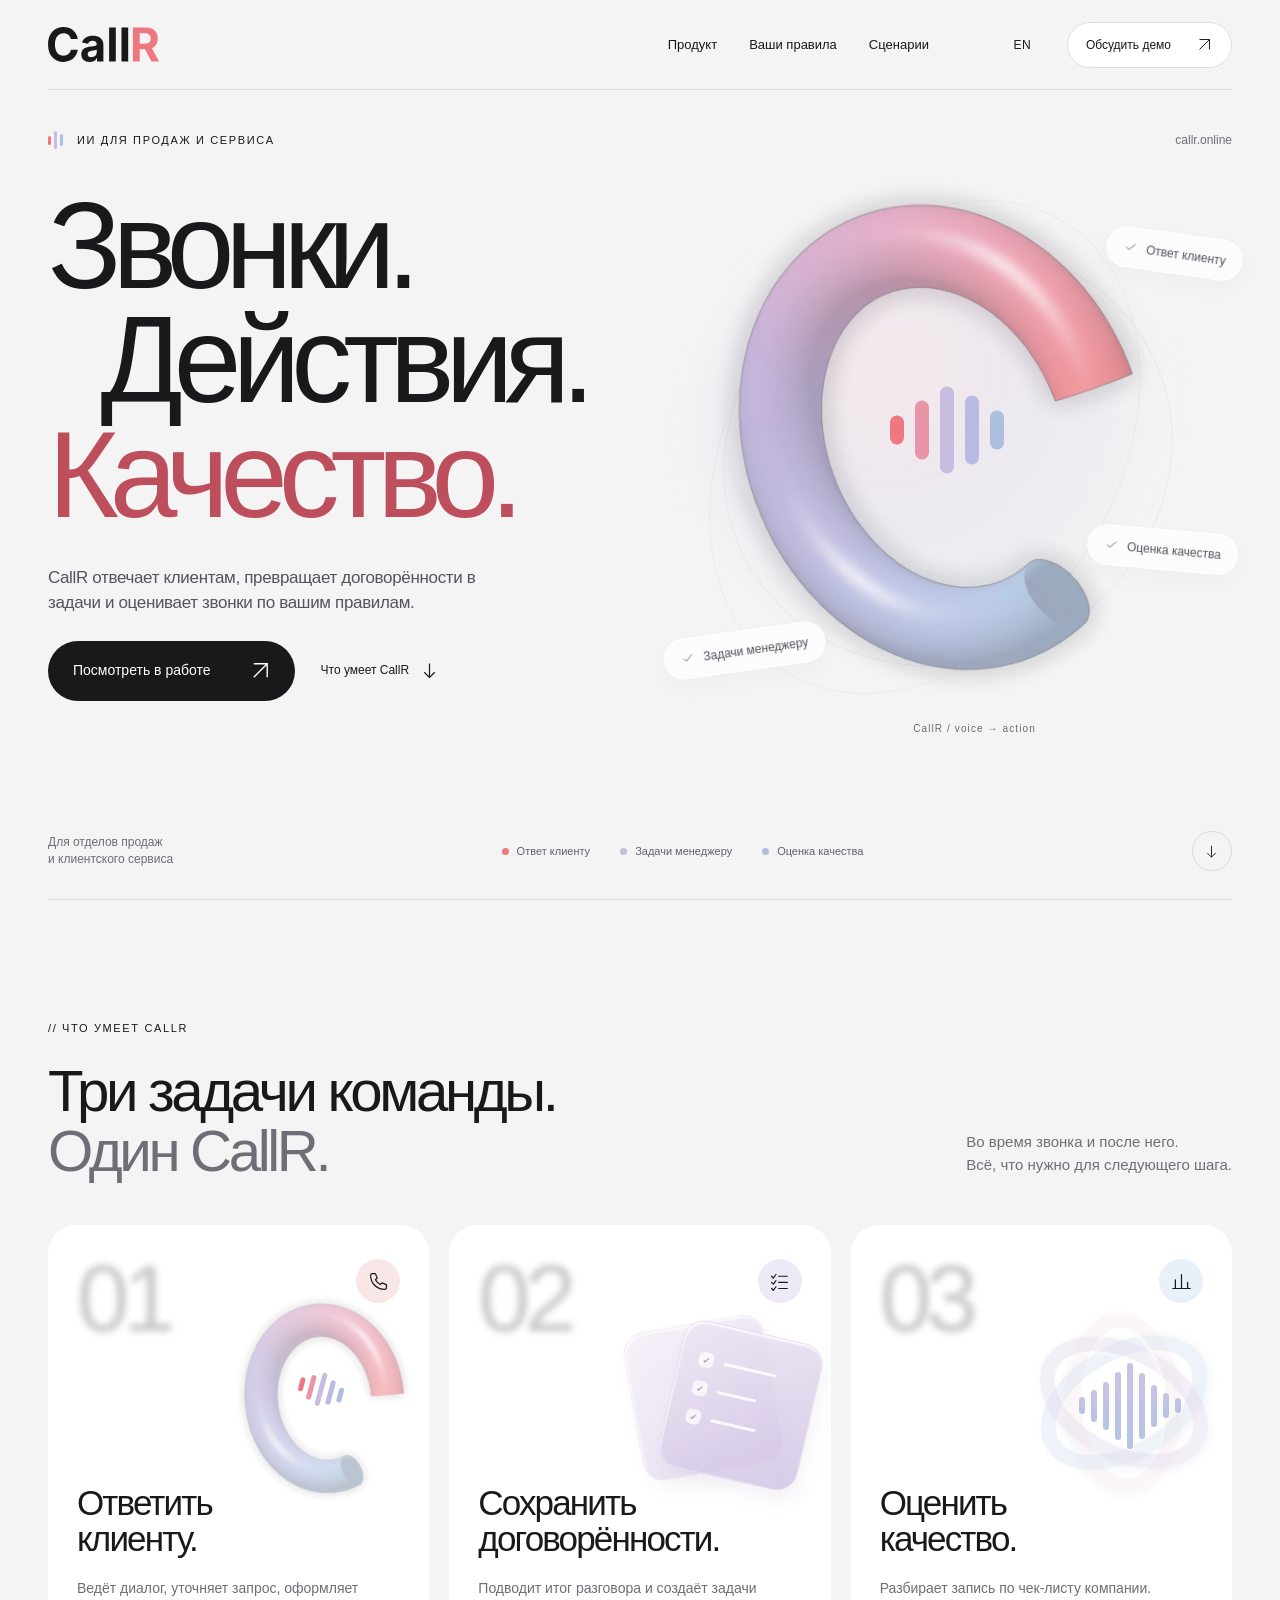
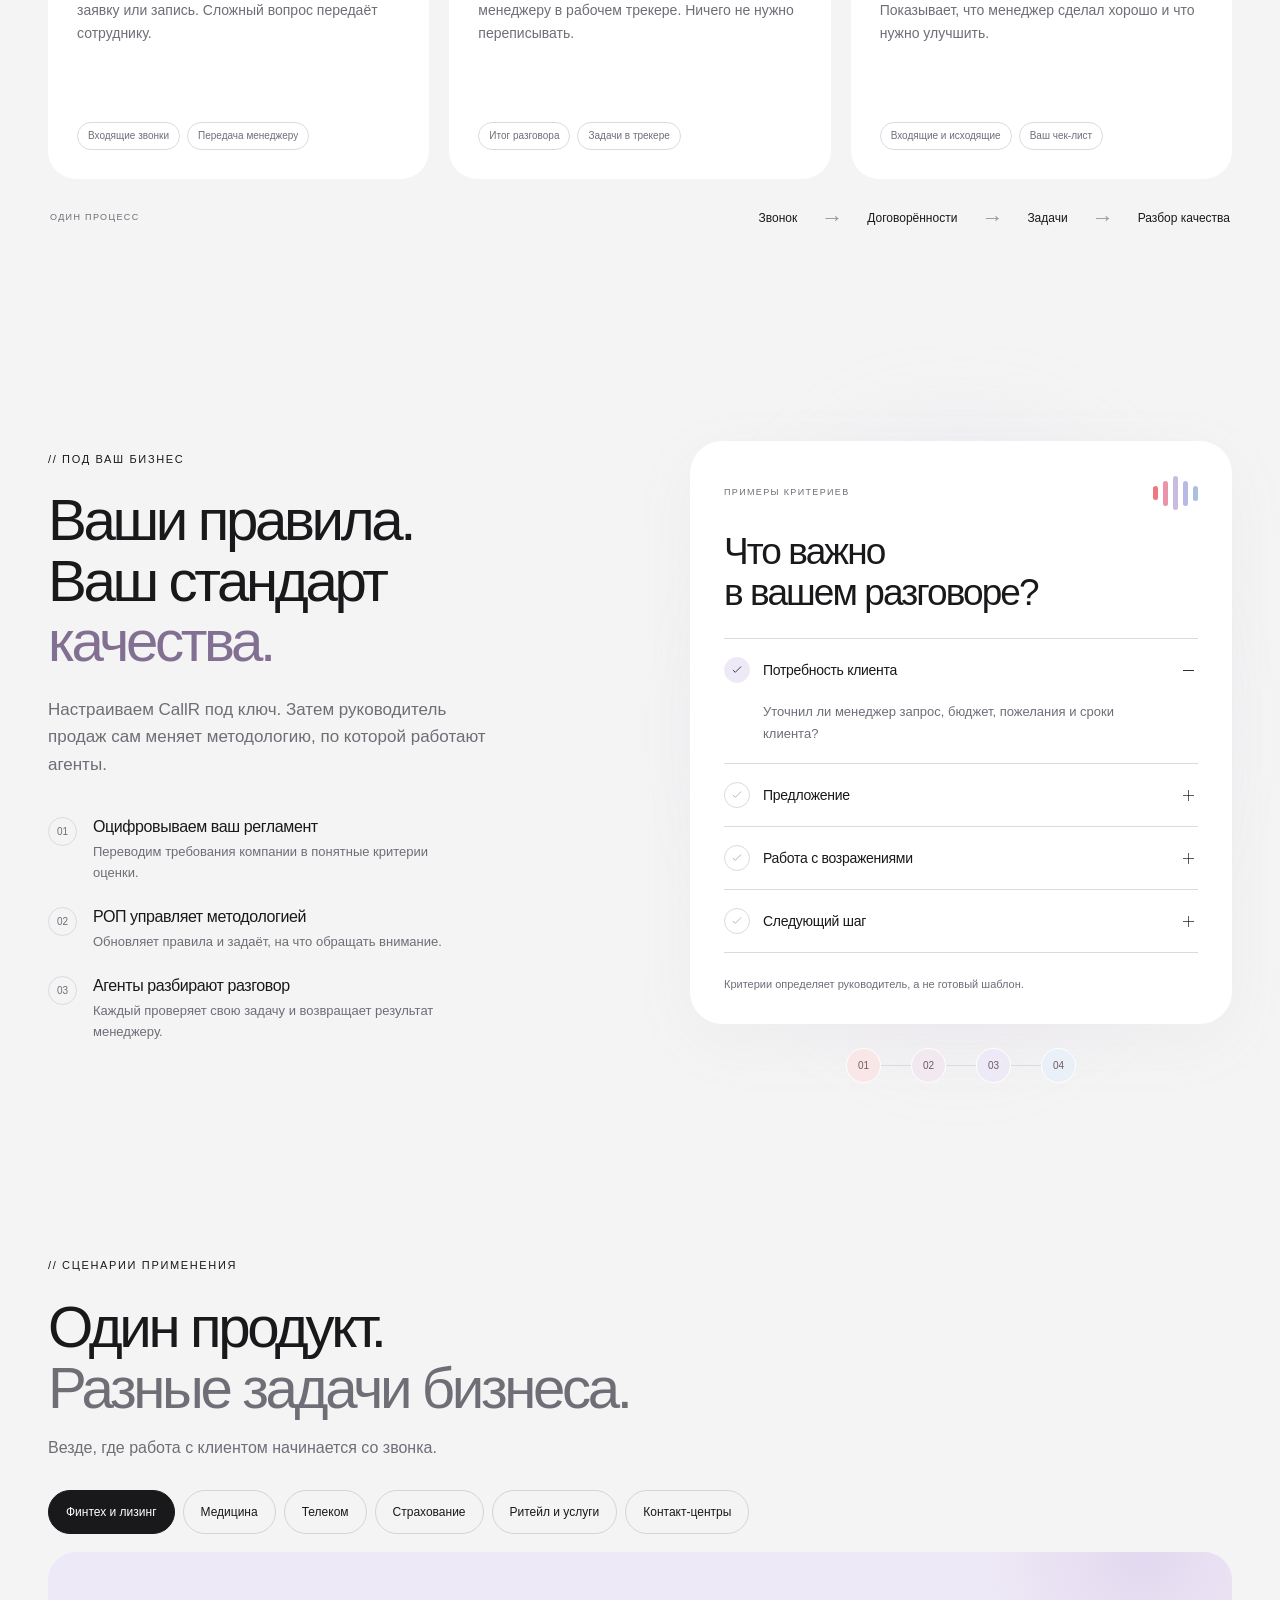
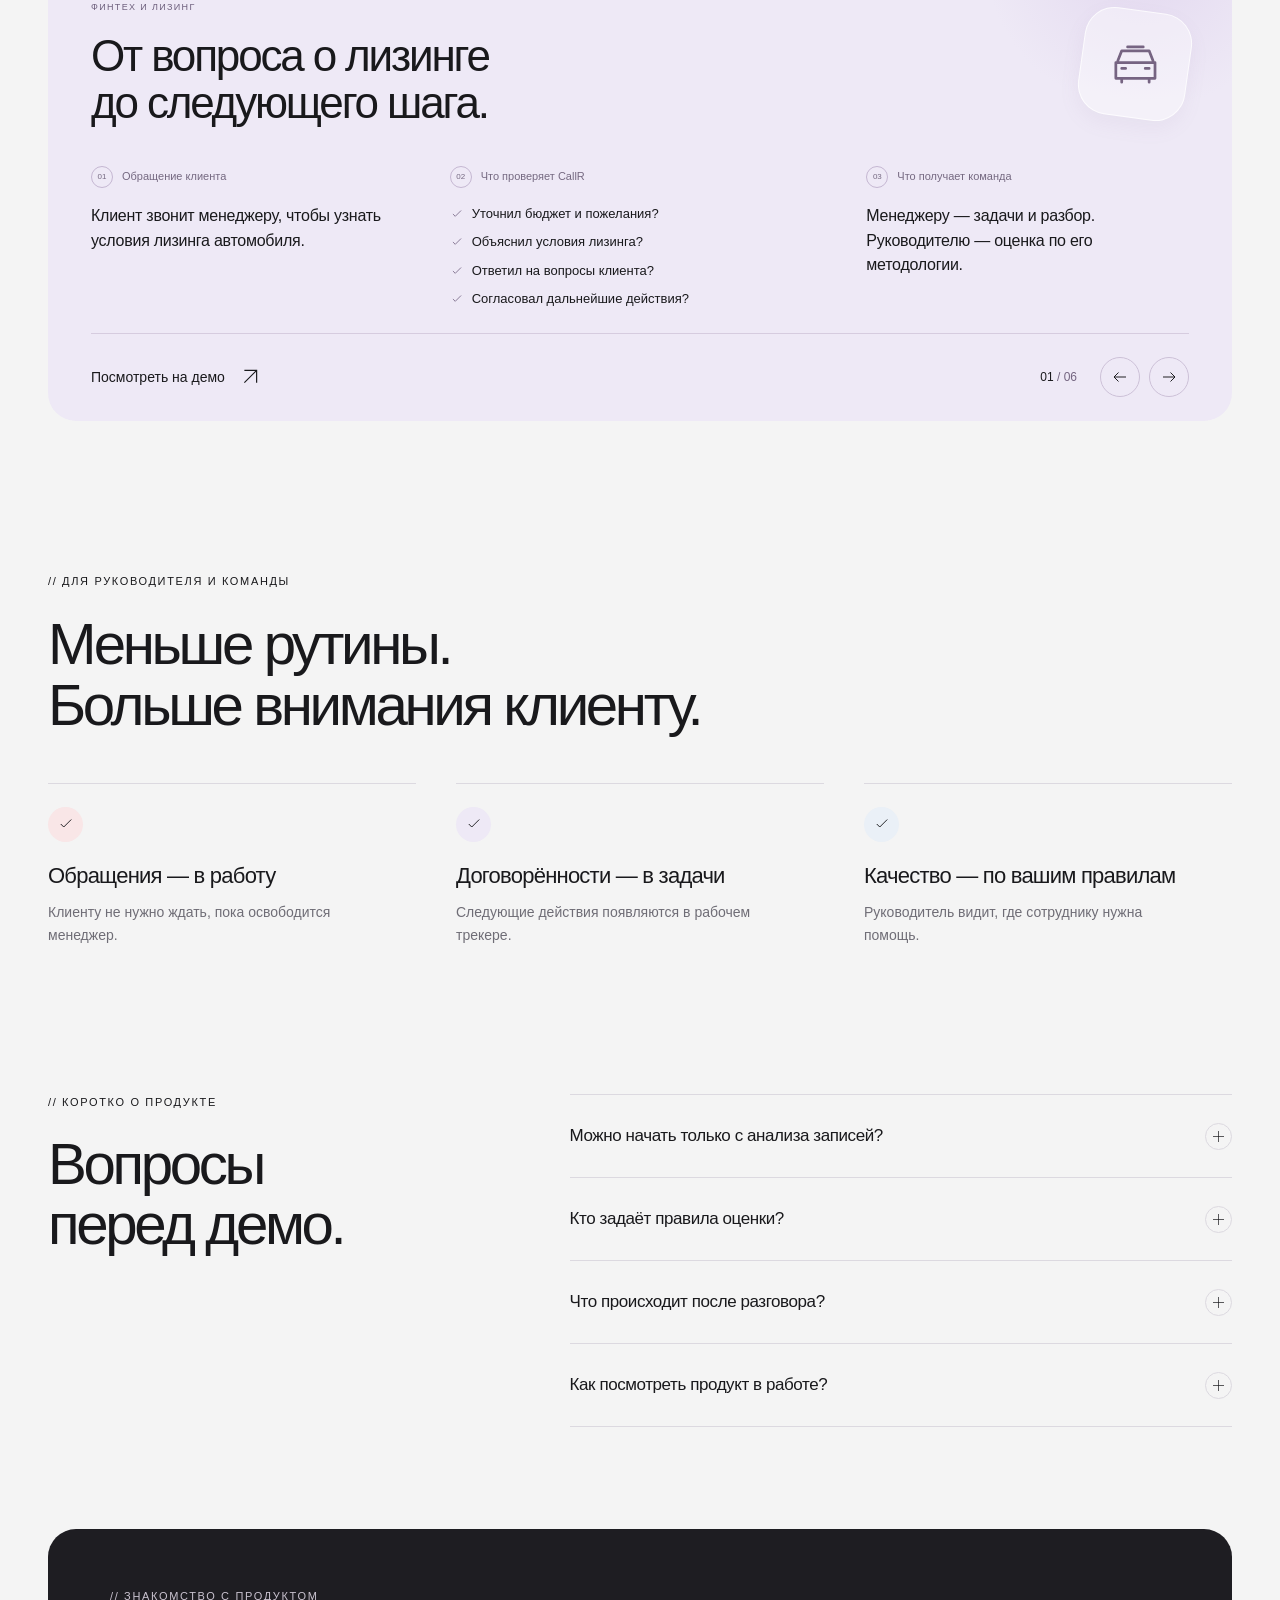
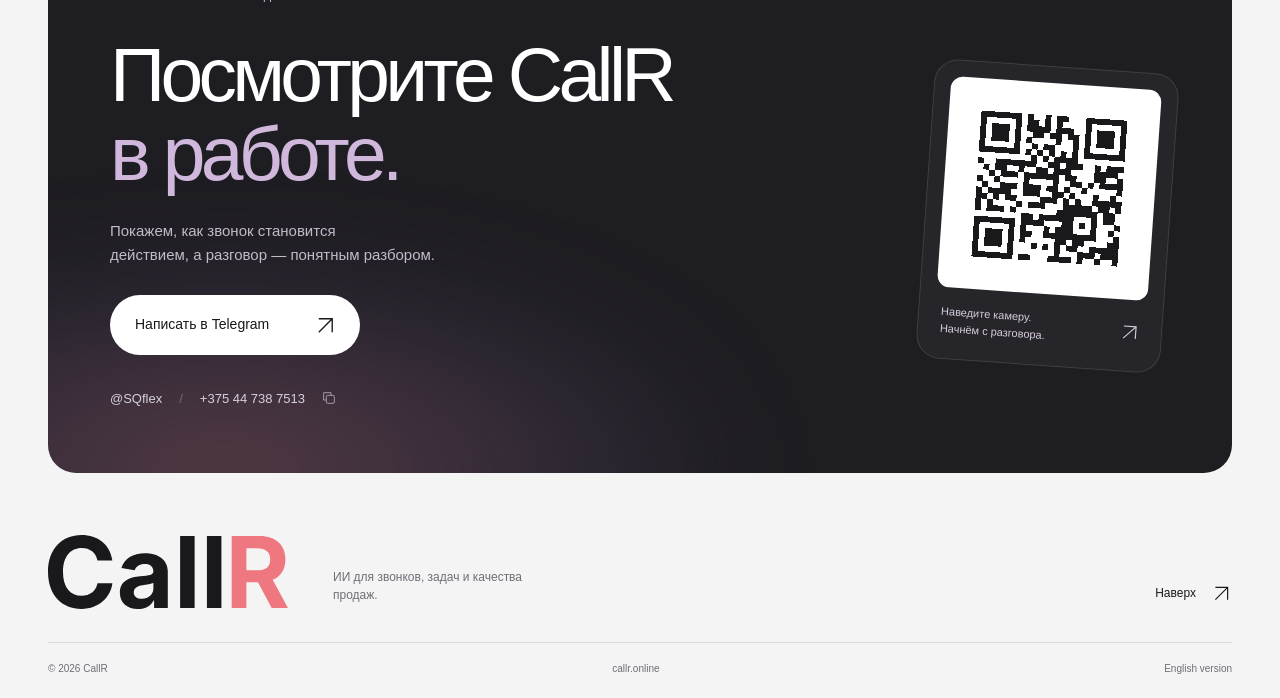
==== commit 4ed4507a: "fix: removed unused sections" ====
--- a/index.html
+++ b/index.html
@@ -1290,44 +1290,6 @@
      </article>
     </div>
    </section>
-   <section aria-labelledby="invest-title" class="invest-section wrap">
-    <div class="invest-card reveal">
-     <div class="invest-copy">
-      <p class="eyebrow">
-       // СЛЕДУЮЩИЙ ШАГ
-      </p>
-      <h2 id="invest-title">
-       Масштабируем
-       <br/>
-       CallR в США.
-      </h2>
-      <a class="deck-link" href="assets/CallR_Pitch_RU.pdf" rel="noopener" target="_blank">
-       <span>
-        Презентация для партнёров
-        <small>
-         PDF · 11 слайдов
-        </small>
-       </span>
-       <svg aria-hidden="true" fill="none" viewbox="0 0 24 24">
-        <path d="M5 19 19 5M5 5h14v14">
-        </path>
-       </svg>
-      </a>
-     </div>
-     <div class="invest-figure">
-      <span class="invest-amount">
-       $300 000
-      </span>
-      <p>
-       на масштабирование
-       <br/>
-       на рынке США
-      </p>
-      <span aria-hidden="true" class="invest-line">
-      </span>
-     </div>
-    </div>
-   </section>
    <section aria-labelledby="faq-title" class="section faq-section wrap">
     <div class="reveal">
      <p class="eyebrow">
